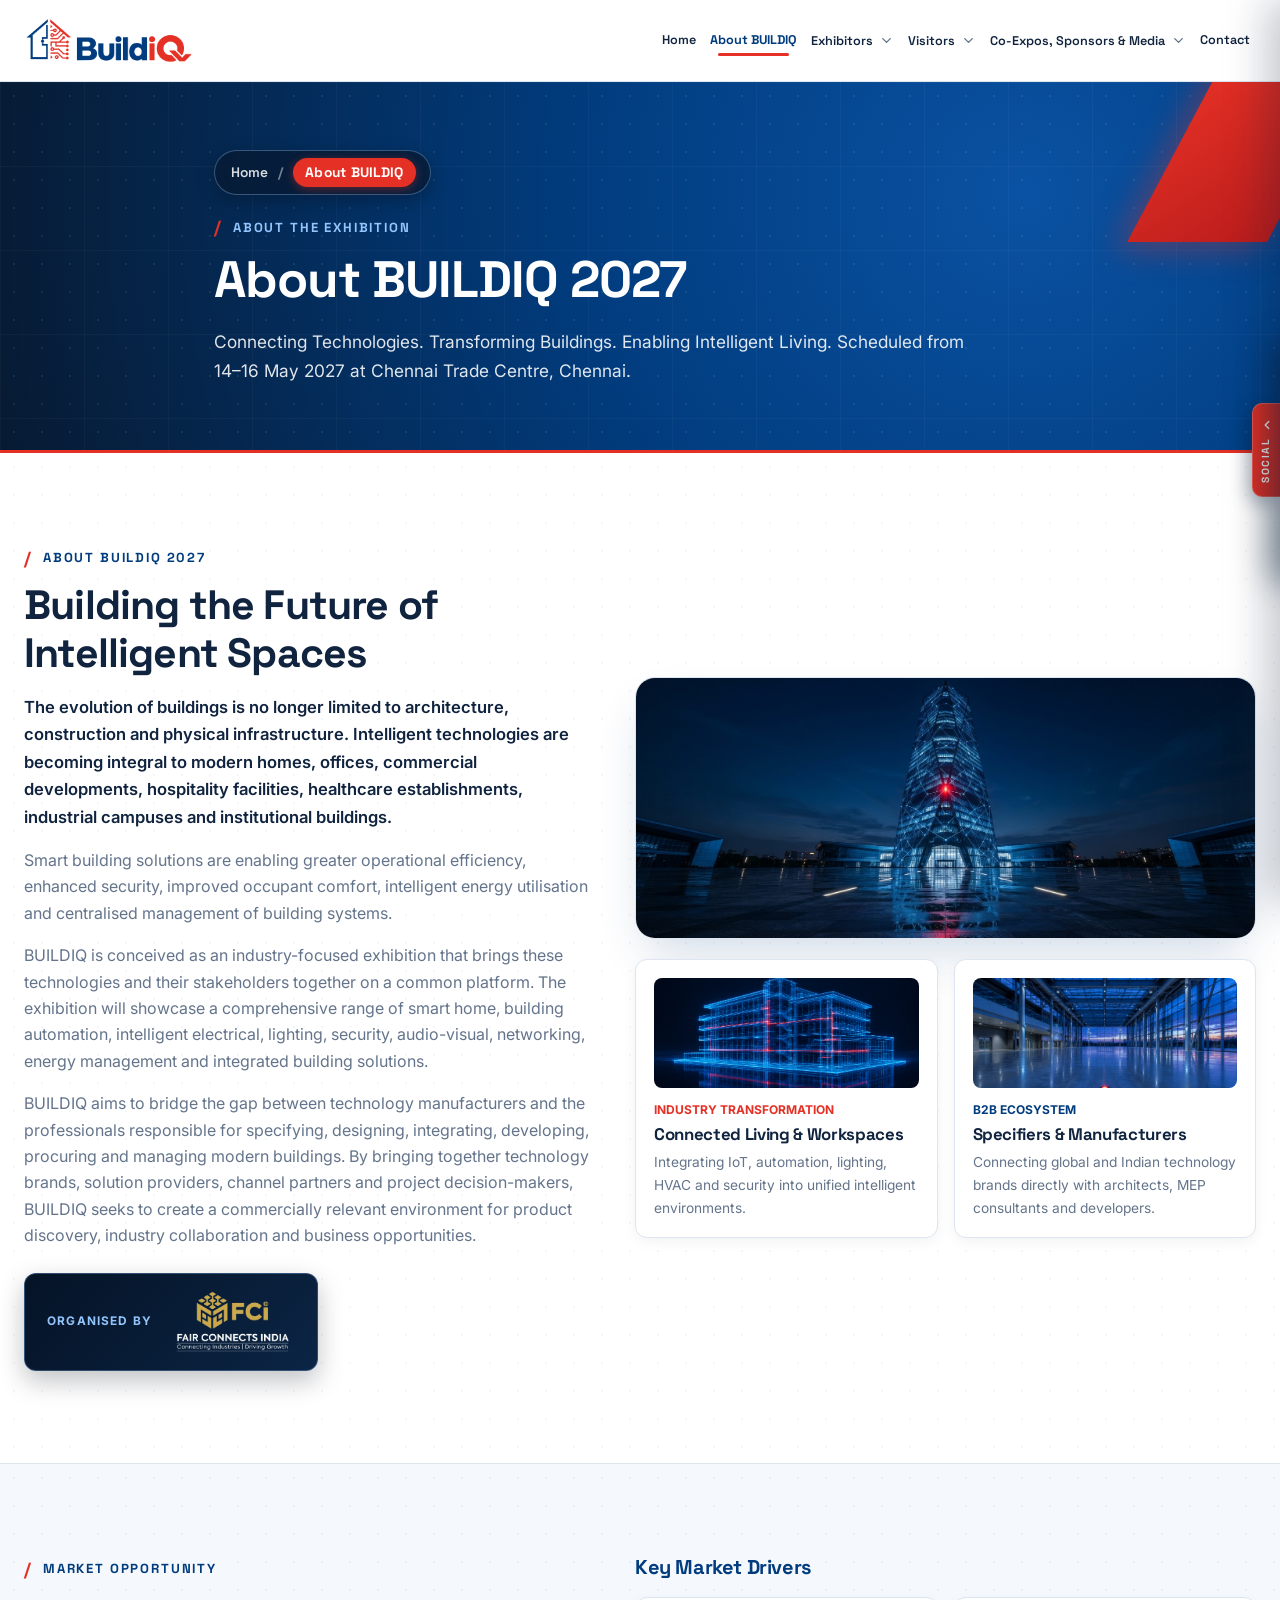
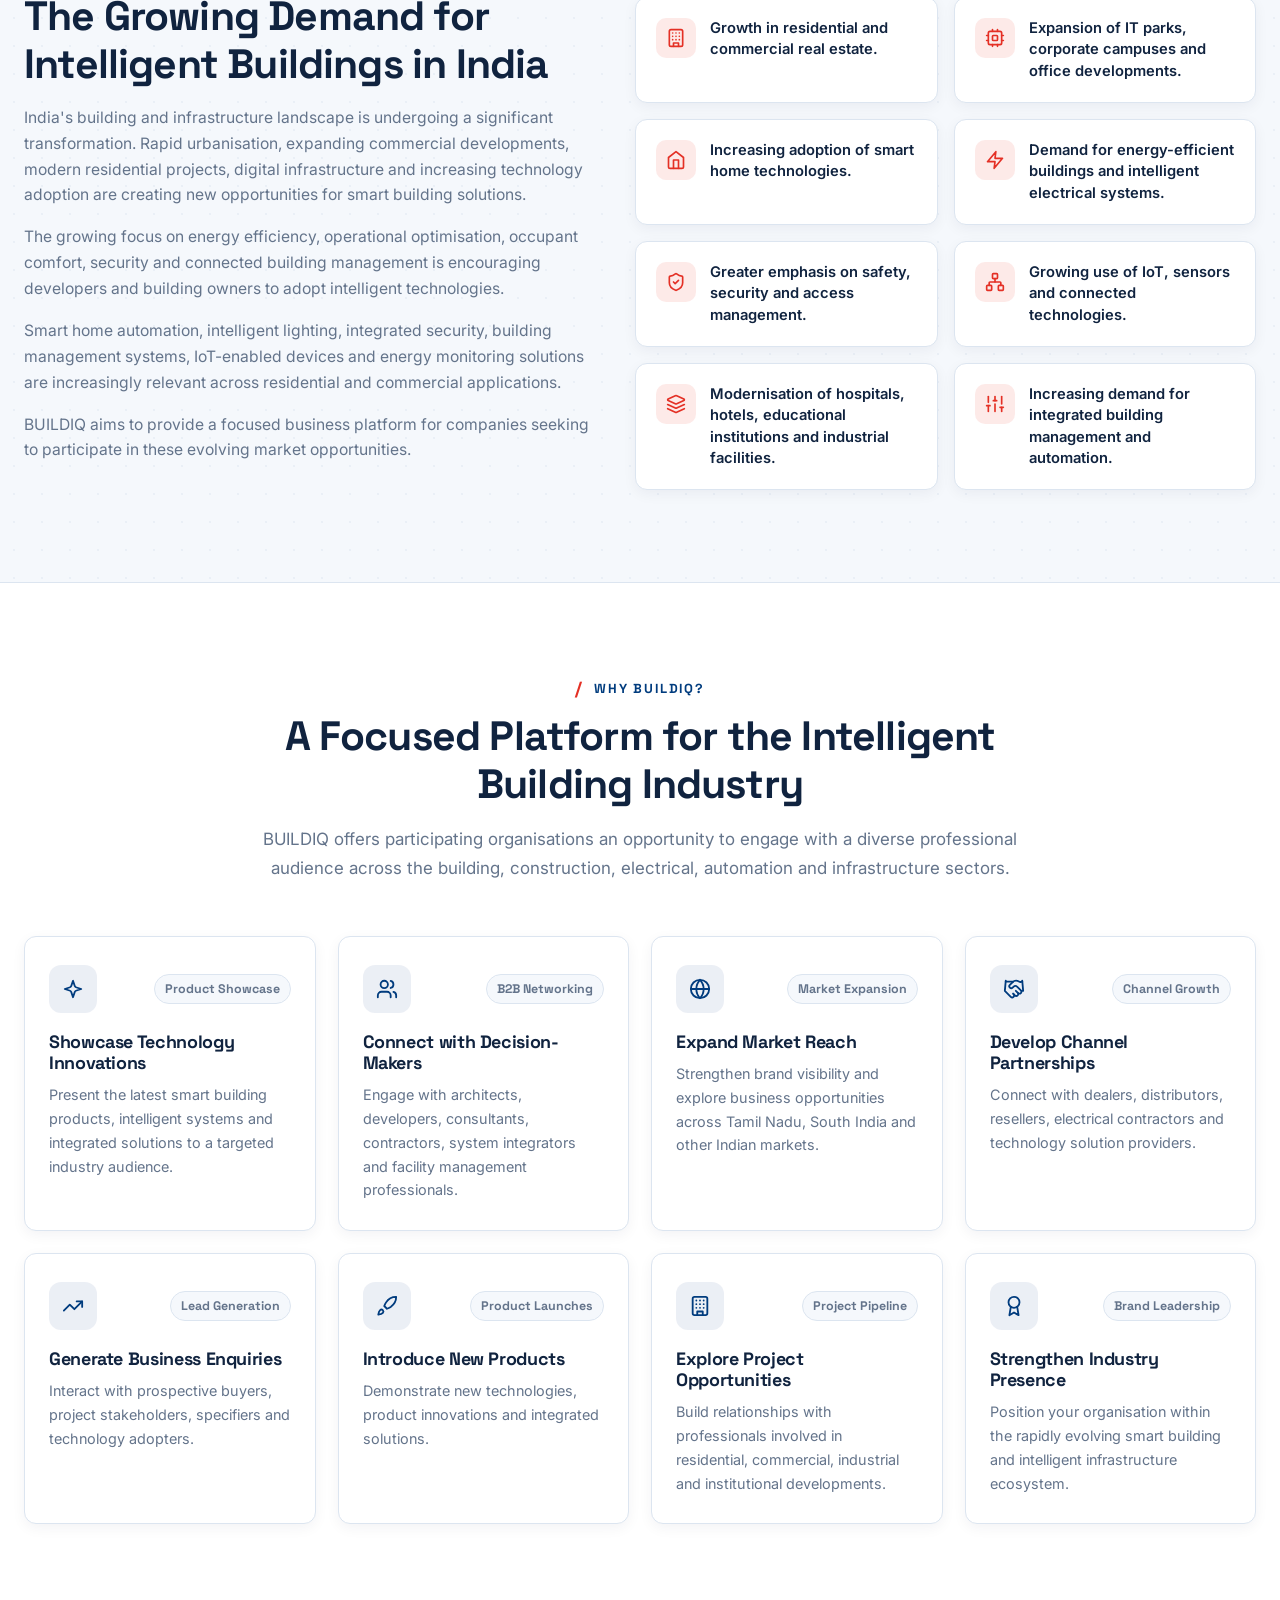
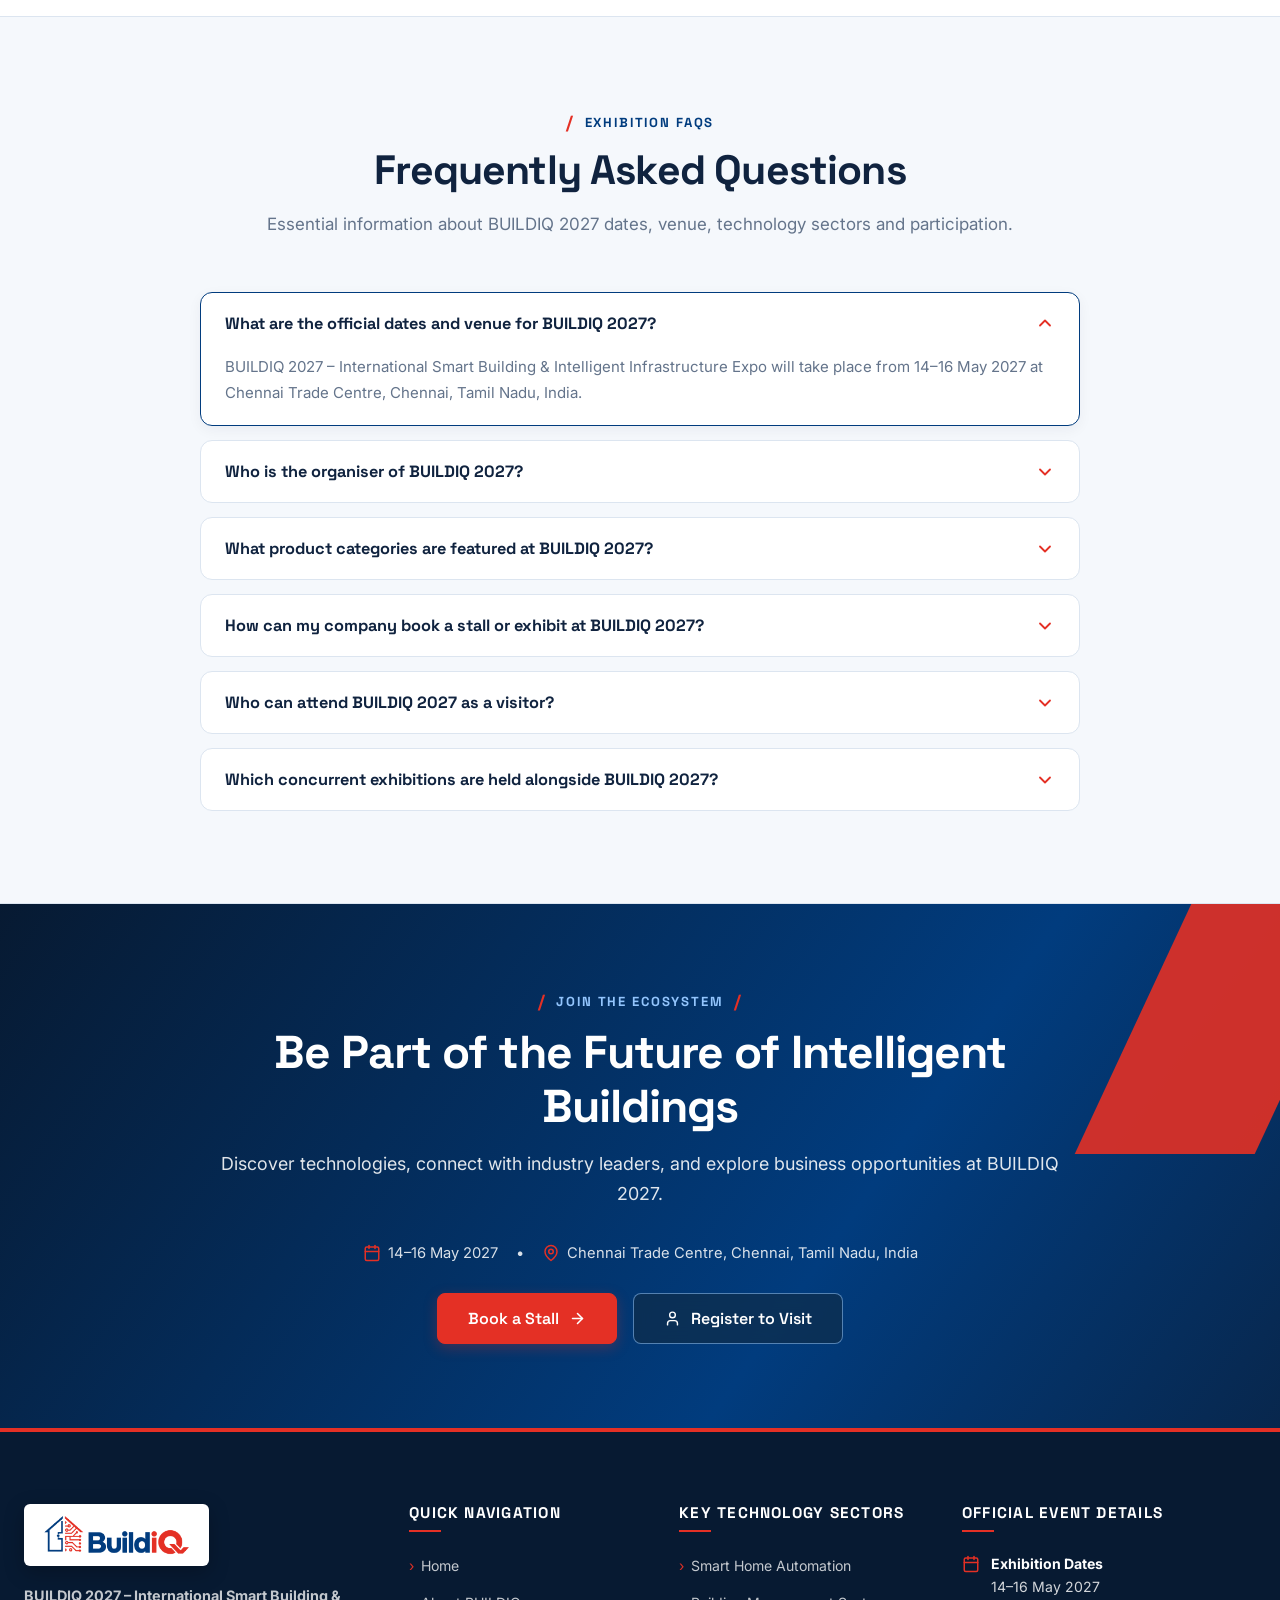
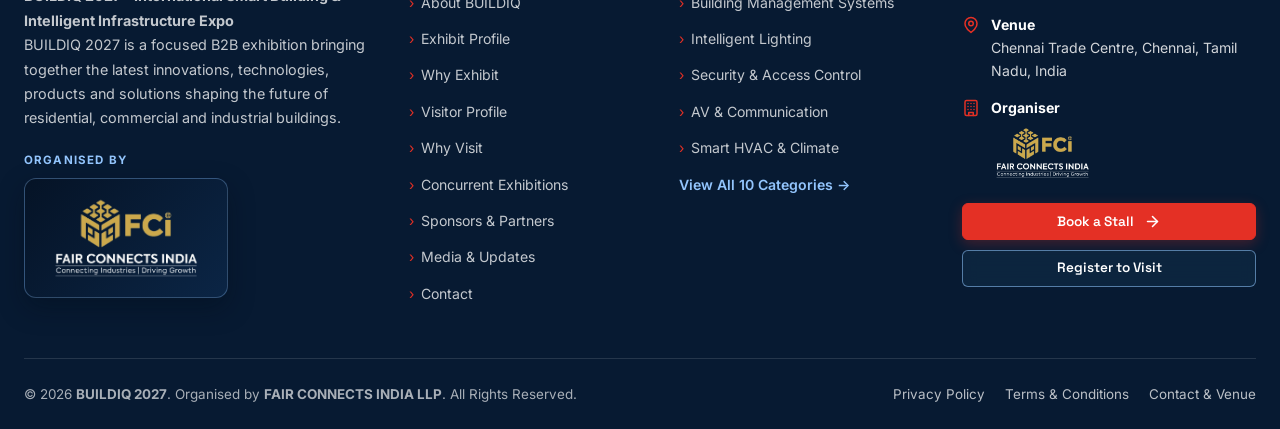
==== about.html @ c3e00ccd "Initial commit" ====
<!DOCTYPE html>
<html lang="en">
<head>
  <meta charset="UTF-8" />
  <meta name="viewport" content="width=device-width, initial-scale=1.0" />
  <title>About BUILDIQ 2027 – Building the Future of Intelligent Spaces | Chennai</title>
  <meta
    name="description"
    content="Learn about BUILDIQ 2027 (14–16 May 2027, Chennai Trade Centre), organised by FAIR CONNECTS INDIA LLP. Discover India's B2B platform for smart buildings, IoT and intelligent infrastructure."
  />
  <link rel="icon" type="image/png" href="assets/images/buildiq-logo.png" />
  <link rel="preconnect" href="https://fonts.googleapis.com" />
  <link rel="preconnect" href="https://fonts.gstatic.com" crossorigin />
  <link
    href="https://fonts.googleapis.com/css2?family=Inter:wght@400;500;600;700&family=Plus+Jakarta+Sans:wght@500;600;700;800&family=Space+Grotesk:wght@500;600;700;800&display=swap"
    rel="stylesheet"
  />
  <link rel="stylesheet" href="assets/css/styles.css" />
</head>
<body>
  <!-- Common Sticky Header (Loaded dynamically via components.js) -->
  <div id="site-header"></div>

  <main id="main-content">
    <!-- Page Hero Banner -->
    <section class="page-hero circuit-bg-dark">
      <div class="hero-corner-top-right"></div>
      <div class="container page-hero-inner">
        <nav class="breadcrumb" aria-label="Breadcrumb">
          <a href="index.html">Home</a>
          <span class="sep">/</span>
          <span class="current" aria-current="page">About BUILDIQ</span>
        </nav>
        <div class="eyebrow">
          <span class="slash">/</span>
          <span>ABOUT THE EXHIBITION</span>
        </div>
        <h1>About BUILDIQ 2027</h1>
        <p>
          Connecting Technologies. Transforming Buildings. Enabling Intelligent Living. Scheduled from 14–16 May 2027 at Chennai Trade Centre, Chennai.
        </p>
      </div>
    </section>

    <!-- Building the Future of Intelligent Spaces -->
    <section class="section section-white circuit-bg">
      <div class="container">
        <div class="market-split" style="align-items:center;">
          <div>
            <div class="eyebrow">
              <span class="slash">/</span>
              <span>ABOUT BUILDIQ 2027</span>
            </div>
            <h2 class="section-title">Building the Future of Intelligent Spaces</h2>
            <p style="color:var(--color-text); font-weight:600; font-size:1.04rem; margin-bottom:16px;">
              The evolution of buildings is no longer limited to architecture, construction and physical infrastructure. Intelligent technologies are becoming integral to modern homes, offices, commercial developments, hospitality facilities, healthcare establishments, industrial campuses and institutional buildings.
            </p>
            <p style="color:var(--color-muted); margin-bottom:16px;">
              Smart building solutions are enabling greater operational efficiency, enhanced security, improved occupant comfort, intelligent energy utilisation and centralised management of building systems.
            </p>
            <p style="color:var(--color-muted); margin-bottom:16px;">
              BUILDIQ is conceived as an industry-focused exhibition that brings these technologies and their stakeholders together on a common platform. The exhibition will showcase a comprehensive range of smart home, building automation, intelligent electrical, lighting, security, audio-visual, networking, energy management and integrated building solutions.
            </p>
            <p style="color:var(--color-muted); margin-bottom:24px;">
              BUILDIQ aims to bridge the gap between technology manufacturers and the professionals responsible for specifying, designing, integrating, developing, procuring and managing modern buildings. By bringing together technology brands, solution providers, channel partners and project decision-makers, BUILDIQ seeks to create a commercially relevant environment for product discovery, industry collaboration and business opportunities.
            </p>
            <div style="display:inline-flex; align-items:center; gap:18px; background:linear-gradient(135deg, #051326 0%, #0B2545 100%); border:1px solid rgba(147, 197, 253, 0.3); padding:14px 22px; border-radius:var(--radius-md); box-shadow:0 10px 26px rgba(4, 12, 24, 0.25);">
              <span style="font-size:0.74rem; font-weight:700; text-transform:uppercase; letter-spacing:0.1em; color:#93C5FD;">Organised By</span>
              <img src="assets/images/logos/fairconnects-logo.png" alt="FAIR CONNECTS INDIA LLP" style="height:68px; width:auto; object-fit:contain; display:block;" />
            </div>
          </div>

          <div>
            <div style="border-radius:var(--radius-lg); overflow:hidden; box-shadow:var(--shadow-card-hover); border:1px solid var(--color-border); margin-bottom:20px;">
              <img src="assets/images/smart-building-tower.jpg" alt="BUILDIQ 2027 Intelligent Building Architecture" style="width:100%; height:260px; object-fit:cover;" />
            </div>

            <div class="form-grid" style="gap:16px;">
              <div class="benefit-card" style="padding:18px;">
                <div style="height:110px; border-radius:8px; overflow:hidden; margin-bottom:12px;">
                  <img src="assets/images/smart-building-software.png" alt="3D Digital Twin &amp; Building Automation" style="width:100%; height:100%; object-fit:cover;" />
                </div>
                <span style="font-size:0.75rem; font-weight:700; color:var(--color-secondary); text-transform:uppercase;">Industry Transformation</span>
                <h3 style="font-size:1.05rem; margin:6px 0;">Connected Living &amp; Workspaces</h3>
                <p style="font-size:0.86rem;">Integrating IoT, automation, lighting, HVAC and security into unified intelligent environments.</p>
              </div>
              <div class="benefit-card" style="padding:18px;">
                <div style="height:110px; border-radius:8px; overflow:hidden; margin-bottom:12px;">
                  <img src="assets/images/chennai-trade-centre-hall.png" alt="BUILDIQ B2B Exhibition Floor" style="width:100%; height:100%; object-fit:cover;" />
                </div>
                <span style="font-size:0.75rem; font-weight:700; color:var(--color-primary); text-transform:uppercase;">B2B Ecosystem</span>
                <h3 style="font-size:1.05rem; margin:6px 0;">Specifiers &amp; Manufacturers</h3>
                <p style="font-size:0.86rem;">Connecting global and Indian technology brands directly with architects, MEP consultants and developers.</p>
              </div>
            </div>
          </div>
        </div>
      </div>
    </section>

    <!-- Market Opportunity Section (8 Market Drivers from JSON) -->
    <section class="section section-light circuit-bg">
      <div class="container">
        <div class="market-split">
          <div>
            <div class="eyebrow">
              <span class="slash">/</span>
              <span>MARKET OPPORTUNITY</span>
            </div>
            <h2 class="section-title">The Growing Demand for Intelligent Buildings in India</h2>
            <p style="color:var(--color-muted); margin-bottom:16px; font-size:0.98rem;">
              India's building and infrastructure landscape is undergoing a significant transformation. Rapid urbanisation, expanding commercial developments, modern residential projects, digital infrastructure and increasing technology adoption are creating new opportunities for smart building solutions.
            </p>
            <p style="color:var(--color-muted); margin-bottom:16px; font-size:0.98rem;">
              The growing focus on energy efficiency, operational optimisation, occupant comfort, security and connected building management is encouraging developers and building owners to adopt intelligent technologies.
            </p>
            <p style="color:var(--color-muted); margin-bottom:16px; font-size:0.98rem;">
              Smart home automation, intelligent lighting, integrated security, building management systems, IoT-enabled devices and energy monitoring solutions are increasingly relevant across residential and commercial applications.
            </p>
            <p style="color:var(--color-muted); margin-bottom:16px; font-size:0.98rem;">
              BUILDIQ aims to provide a focused business platform for companies seeking to participate in these evolving market opportunities.
            </p>
          </div>

          <div>
            <h3 style="font-size:1.25rem; margin-bottom:18px; color:var(--color-primary);">
              Key Market Drivers
            </h3>
            <!-- Dynamic 8 Market Driver Cards -->
            <div class="market-drivers-grid" id="market-drivers-grid"></div>
          </div>
        </div>
      </div>
    </section>

    <!-- Why BUILDIQ Section (8 Benefit Cards from JSON) -->
    <section class="section section-white">
      <div class="container">
        <div class="section-heading center">
          <div class="eyebrow">
            <span class="slash">/</span>
            <span>WHY BUILDIQ?</span>
          </div>
          <h2 class="section-title">A Focused Platform for the Intelligent Building Industry</h2>
          <p class="section-subtitle">
            BUILDIQ offers participating organisations an opportunity to engage with a diverse professional audience across the building, construction, electrical, automation and infrastructure sectors.
          </p>
        </div>

        <!-- Dynamic 8 Benefit Cards -->
        <div class="benefits-grid" id="why-buildiq-grid"></div>
      </div>
    </section>

    <!-- Frequently Asked Questions (6 FAQ Items from JSON) -->
    <section class="section section-light">
      <div class="container">
        <div class="section-heading center">
          <div class="eyebrow"><span class="slash">/</span><span>EXHIBITION FAQS</span></div>
          <h2 class="section-title">Frequently Asked Questions</h2>
          <p class="section-subtitle">Essential information about BUILDIQ 2027 dates, venue, technology sectors and participation.</p>
        </div>
        <!-- Dynamic FAQ Accordion List -->
        <div class="faq-list" id="faq-accordion-list"></div>
      </div>
    </section>

    <!-- Final CTA Banner -->
    <section class="final-cta-section circuit-bg-dark">
      <div class="final-cta-ribbon"></div>
      <div class="container">
        <div class="final-cta-box">
          <div class="eyebrow" style="justify-content:center; color:#93C5FD;">
            <span class="slash">/</span>
            <span>JOIN THE ECOSYSTEM</span>
            <span class="slash">/</span>
          </div>
          <h2>Be Part of the Future of Intelligent Buildings</h2>
          <p>Discover technologies, connect with industry leaders, and explore business opportunities at BUILDIQ 2027.</p>
          <div style="display:inline-flex; flex-wrap:wrap; justify-content:center; gap:18px; margin-bottom:28px; font-size:0.92rem; color:rgba(255,255,255,0.85);">
            <span style="display:inline-flex; align-items:center; gap:7px;">
              <span style="color:var(--color-secondary); display:flex;">
                <svg width="18" height="18" viewBox="0 0 24 24" fill="none" stroke="currentColor" stroke-width="2" stroke-linecap="round" stroke-linejoin="round"><rect width="18" height="18" x="3" y="4" rx="2" ry="2"/><line x1="16" x2="16" y1="2" y2="6"/><line x1="8" x2="8" y1="2" y2="6"/><line x1="3" x2="21" y1="10" y2="10"/></svg>
              </span>
              14–16 May 2027
            </span>
            <span>•</span>
            <span style="display:inline-flex; align-items:center; gap:7px;">
              <span style="color:var(--color-secondary); display:flex;">
                <svg width="18" height="18" viewBox="0 0 24 24" fill="none" stroke="currentColor" stroke-width="2" stroke-linecap="round" stroke-linejoin="round"><path d="M20 10c0 6-8 12-8 12s-8-6-8-12a8 8 0 0 1 16 0Z"/><circle cx="12" cy="10" r="3"/></svg>
              </span>
              Chennai Trade Centre, Chennai, Tamil Nadu, India
            </span>
          </div>
          <div class="final-cta-actions">
            <a href="contact.html?form=exhibitor-enquiry" class="btn btn-primary btn-lg">
              <span>Book a Stall</span>
              <svg class="arrow-icon" width="18" height="18" viewBox="0 0 24 24" fill="none" stroke="currentColor" stroke-width="2.2" stroke-linecap="round" stroke-linejoin="round"><path d="M5 12h14"/><path d="m12 5 7 7-7 7"/></svg>
            </a>
            <a href="contact.html?form=visitor-registration" class="btn btn-glass btn-lg">
              <svg width="18" height="18" viewBox="0 0 24 24" fill="none" stroke="currentColor" stroke-width="2" stroke-linecap="round" stroke-linejoin="round"><path d="M19 21v-2a4 4 0 0 0-4-4H9a4 4 0 0 0-4 4v2"/><circle cx="12" cy="7" r="4"/></svg>
              <span>Register to Visit</span>
            </a>
          </div>
        </div>
      </div>
    </section>
  </main>

  <!-- Common Footer + Floating Social Sidebar (Loaded dynamically via components.js) -->
  <div id="site-footer"></div>

  <script src="assets/js/data.js"></script>
  <script src="assets/js/components.js"></script>
  <script src="assets/js/forms.js"></script>
  <script src="assets/js/main.js"></script>
</body>
</html>
---- assets/css/styles.css ----
/* ==========================================================================
   BUILDIQ 2027 – OFFICIAL DESIGN SYSTEM & GLOBAL STYLES
   International Smart Building & Intelligent Infrastructure Expo
   14–16 May 2027 | Chennai Trade Centre | FAIR CONNECTS INDIA LLP
   ========================================================================== */

:root {
  /* Official Brand Colours (Section 2 & 16) */
  --color-primary: #013C7E;       /* Primary Royal Blue */
  --color-primary-light: #0A52A3; /* Elevated Royal Blue */
  --color-secondary: #E43025;     /* Technology Red */
  --color-secondary-hover: #C82319;
  --color-dark: #071A32;          /* Deep Navy */
  --color-navy: #102B46;          /* Secondary Navy */
  --color-light: #F5F8FC;         /* Light Background */
  --color-white: #FFFFFF;         /* White */
  --color-text: #10233F;          /* Primary Text */
  --color-muted: #64748B;         /* Secondary Text */
  --color-border: #DCE5F0;        /* Border */

  /* Typography */
  --font-heading: 'Space Grotesk', 'Plus Jakarta Sans', -apple-system, BlinkMacSystemFont, sans-serif;
  --font-body: 'Inter', -apple-system, BlinkMacSystemFont, sans-serif;

  /* Radii & Layout Tokens */
  --radius-sm: 6px;
  --radius-md: 12px;
  --radius-lg: 20px;
  --radius-pill: 9999px;
  --container-max: 1340px;
  --header-height: 82px;

  /* Shadows & Transitions */
  --shadow-sm: 0 4px 14px rgba(7, 26, 50, 0.05);
  --shadow-card: 0 12px 32px -8px rgba(7, 26, 50, 0.08);
  --shadow-card-hover: 0 22px 48px -12px rgba(1, 60, 126, 0.2);
  --shadow-red: 0 10px 26px -4px rgba(228, 48, 37, 0.42);
  --shadow-blue: 0 12px 30px -6px rgba(1, 60, 126, 0.38);
  --transition-fast: 0.2s cubic-bezier(0.16, 1, 0.3, 1);
  --transition-smooth: 0.35s cubic-bezier(0.16, 1, 0.3, 1);
}

/* Reset & Base */
*, *::before, *::after {
  box-sizing: border-box;
  margin: 0;
  padding: 0;
}

html {
  scroll-behavior: smooth;
  font-size: 16px;
  -webkit-text-size-adjust: 100%;
}

body {
  font-family: var(--font-body);
  color: var(--color-text);
  background-color: var(--color-white);
  line-height: 1.65;
  overflow-x: hidden;
  -webkit-font-smoothing: antialiased;
}

img, svg {
  max-width: 100%;
  display: block;
}

a {
  color: inherit;
  text-decoration: none;
  transition: color var(--transition-fast);
}

button, input, select, textarea {
  font-family: inherit;
  font-size: inherit;
}

ul, ol {
  list-style: none;
}

/* Focus Accessibility */
:focus-visible {
  outline: 2px solid var(--color-secondary);
  outline-offset: 3px;
}

/* Skip Link */
.skip-link {
  position: absolute;
  top: -100px;
  left: 16px;
  background: var(--color-secondary);
  color: var(--color-white);
  padding: 10px 18px;
  border-radius: var(--radius-sm);
  z-index: 9999;
  font-weight: 600;
}
.skip-link:focus {
  top: 12px;
}

/* Typography Hierarchy */
h1, h2, h3, h4, h5, h6 {
  font-family: var(--font-heading);
  color: var(--color-text);
  line-height: 1.18;
  letter-spacing: -0.02em;
  font-weight: 700;
}

/* Layout Containers */
.container {
  width: 100%;
  max-width: var(--container-max);
  margin: 0 auto;
  padding: 0 24px;
}

.section {
  padding: 92px 0;
  position: relative;
}

.section-sm {
  padding: 64px 0;
}

.section-white {
  background-color: var(--color-white);
}

.section-light {
  background-color: var(--color-light);
  border-top: 1px solid var(--color-border);
  border-bottom: 1px solid var(--color-border);
}

.section-dark {
  background-color: var(--color-dark);
  background-image: linear-gradient(135deg, var(--color-dark) 0%, var(--color-navy) 55%, var(--color-primary) 100%);
  color: var(--color-white);
  position: relative;
  overflow: hidden;
}

.section-dark h2,
.section-dark h3,
.section-dark h4,
.section-dark .section-title {
  color: var(--color-white);
}

/* Subtle Architectural Pattern Overlays */
.circuit-bg {
  background-image: radial-gradient(rgba(1, 60, 126, 0.045) 1px, transparent 1px);
  background-size: 28px 28px;
}

.circuit-bg-dark {
  background-color: var(--color-dark);
  background-image:
    radial-gradient(rgba(255, 255, 255, 0.08) 1px, transparent 1px),
    linear-gradient(to right, rgba(255, 255, 255, 0.035) 1px, transparent 1px),
    linear-gradient(to bottom, rgba(255, 255, 255, 0.035) 1px, transparent 1px),
    linear-gradient(135deg, var(--color-dark) 0%, var(--color-navy) 55%, var(--color-primary) 100%);
  background-size: 28px 28px, 84px 84px, 84px 84px, 100% 100%;
}

/* Section Headings (Genixa + Mockup Red Slash Style) */
.section-heading {
  margin-bottom: 52px;
}

.section-heading.center {
  text-align: center;
  max-width: 820px;
  margin-left: auto;
  margin-right: auto;
}

.eyebrow {
  display: inline-flex;
  align-items: center;
  gap: 10px;
  font-family: var(--font-heading);
  font-size: 0.82rem;
  font-weight: 700;
  text-transform: uppercase;
  letter-spacing: 0.14em;
  color: var(--color-primary);
  margin-bottom: 12px;
}

.section-dark .eyebrow {
  color: #93C5FD;
}

.eyebrow .slash {
  color: var(--color-secondary);
  font-weight: 800;
  font-size: 1.1rem;
  line-height: 1;
}

.eyebrow .line {
  display: inline-block;
  width: 36px;
  height: 2px;
  background-color: var(--color-secondary);
}

.section-title {
  font-size: clamp(1.85rem, 3.2vw, 2.75rem);
  font-weight: 800;
  color: var(--color-text);
  margin-bottom: 16px;
}

.section-title .text-red {
  color: var(--color-secondary);
}

.section-title .text-blue {
  color: var(--color-primary);
}

.section-subtitle {
  font-size: 1.06rem;
  color: var(--color-muted);
  line-height: 1.75;
}

.section-dark .section-subtitle {
  color: rgba(255, 255, 255, 0.8);
}

/* ==========================================================================
   BUTTONS (Reusable Component System)
   ========================================================================== */
.btn {
  display: inline-flex;
  align-items: center;
  justify-content: center;
  gap: 10px;
  font-family: var(--font-heading);
  font-weight: 600;
  font-size: 0.94rem;
  padding: 12px 24px;
  border-radius: var(--radius-sm);
  border: 1.5px solid transparent;
  cursor: pointer;
  transition: all var(--transition-fast);
  white-space: nowrap;
  text-decoration: none;
  line-height: 1.2;
}

.btn svg {
  width: 17px;
  height: 17px;
  transition: transform var(--transition-fast);
}

.btn:hover svg.arrow-icon {
  transform: translateX(4px);
}

.btn-primary {
  background-color: var(--color-secondary);
  color: var(--color-white);
  border-color: var(--color-secondary);
  box-shadow: 0 4px 14px rgba(228, 48, 37, 0.28);
}

.btn-primary:hover {
  background-color: var(--color-secondary-hover);
  border-color: var(--color-secondary-hover);
  box-shadow: var(--shadow-red);
  transform: translateY(-2px);
}

.btn-secondary {
  background-color: var(--color-white);
  color: var(--color-primary);
  border-color: var(--color-primary);
}

.btn-secondary:hover {
  background-color: var(--color-primary);
  color: var(--color-white);
  box-shadow: var(--shadow-blue);
  transform: translateY(-2px);
}

.btn-outline-red {
  background-color: var(--color-white);
  color: var(--color-text);
  border-color: rgba(228, 48, 37, 0.65);
}

.btn-outline-red svg {
  color: var(--color-secondary);
}

.btn-outline-red:hover {
  background-color: var(--color-secondary);
  color: var(--color-white);
  border-color: var(--color-secondary);
  transform: translateY(-2px);
}

.btn-outline-red:hover svg {
  color: var(--color-white);
}

.btn-glass {
  background: rgba(16, 43, 70, 0.65);
  color: var(--color-white);
  border: 1.5px solid rgba(147, 197, 253, 0.55);
  backdrop-filter: blur(8px);
}

.btn-glass:hover {
  background: var(--color-white);
  color: var(--color-dark);
  border-color: var(--color-white);
  transform: translateY(-2px);
}

.btn-lg {
  padding: 15px 30px;
  font-size: 1rem;
  border-radius: 8px;
}

.btn-sm {
  padding: 9px 18px;
  font-size: 0.85rem;
}

/* ==========================================================================
   COMMON HEADER (Sticky on Scroll + Exclusive Dropdown Control)
   ========================================================================== */
#site-header {
  position: sticky;
  top: 0;
  z-index: 1000;
  width: 100%;
}

.site-header {
  position: sticky;
  top: 0;
  left: 0;
  width: 100%;
  height: var(--header-height);
  background-color: var(--color-white);
  border-bottom: 1px solid var(--color-border);
  z-index: 1000;
  transition: box-shadow var(--transition-fast), background-color var(--transition-fast);
}

.site-header.scrolled {
  box-shadow: 0 8px 30px rgba(7, 26, 50, 0.12);
  background-color: rgba(255, 255, 255, 0.98);
  backdrop-filter: blur(10px);
}

.header-inner {
  max-width: var(--container-max);
  height: 100%;
  margin: 0 auto;
  padding: 0 24px;
  display: flex;
  align-items: center;
  justify-content: space-between;
  gap: 24px;
}

.header-brand {
  display: flex;
  align-items: center;
  flex-shrink: 0;
}

.header-logo {
  height: 48px;
  width: auto;
  object-fit: contain;
}

.header-nav {
  display: flex;
  align-items: center;
  gap: 10px;
  margin-left: auto;
}

.nav-item {
  position: relative;
  display: flex;
  align-items: center;
}

.nav-link {
  position: relative;
  font-family: var(--font-heading);
  font-size: 0.94rem;
  font-weight: 600;
  color: var(--color-text);
  padding: 10px 14px;
  white-space: nowrap;
  display: inline-flex;
  align-items: center;
  gap: 6px;
  border-radius: var(--radius-sm);
  transition: color var(--transition-fast), background-color var(--transition-fast);
  background: none;
  border: none;
  cursor: pointer;
}

.nav-link svg.chevron-icon {
  width: 15px;
  height: 15px;
  color: var(--color-muted);
  transition: transform var(--transition-fast), color var(--transition-fast);
}

.nav-item:hover .nav-link,
.nav-item.open .nav-link,
.nav-link:hover {
  color: var(--color-primary);
  background-color: var(--color-light);
}

.nav-item.open .nav-link svg.chevron-icon {
  transform: rotate(180deg);
  color: var(--color-secondary);
}

.nav-link::after {
  content: '';
  position: absolute;
  bottom: 3px;
  left: 14px;
  right: 14px;
  height: 2.5px;
  background-color: var(--color-secondary);
  transform: scaleX(0);
  transform-origin: left center;
  transition: transform var(--transition-fast);
  border-radius: 2px;
}

.nav-link.active::after {
  transform: scaleX(1);
}

.nav-link.active {
  color: var(--color-primary);
  font-weight: 700;
}

/* Navbar Dropdown Menu (Strictly Exclusive via .nav-item.open + Hover Bridge) */
.nav-dropdown-menu {
  position: absolute;
  top: 100%;
  left: 0;
  min-width: 280px;
  background: var(--color-white);
  border: 1px solid var(--color-border);
  border-top: 3px solid var(--color-secondary);
  border-radius: var(--radius-md);
  box-shadow: 0 18px 40px rgba(7, 26, 50, 0.16);
  padding: 10px;
  margin-top: 6px;
  opacity: 0;
  visibility: hidden;
  pointer-events: none;
  transform: translateY(6px);
  transition: opacity var(--transition-fast), transform var(--transition-fast), visibility var(--transition-fast);
  z-index: 1050;
}

/* Invisible hover bridge so moving the cursor from button to dropdown never closes it */
.nav-dropdown-menu::before {
  content: '';
  position: absolute;
  top: -14px;
  left: 0;
  right: 0;
  height: 14px;
  background: transparent;
}

/* Right-aligned dropdown when near the right viewport edge */
.nav-dropdown-menu.align-right {
  left: auto;
  right: 0;
}

.nav-item.open .nav-dropdown-menu {
  opacity: 1;
  visibility: visible;
  pointer-events: auto;
  transform: translateY(0);
}

.nav-dropdown-item {
  display: flex;
  flex-direction: column;
  padding: 10px 14px;
  border-radius: var(--radius-sm);
  transition: all var(--transition-fast);
}

.nav-dropdown-item:hover,
.nav-dropdown-item.active {
  background: var(--color-light);
}

.nav-dropdown-item strong {
  font-family: var(--font-heading);
  font-size: 0.9rem;
  font-weight: 700;
  color: var(--color-text);
  display: flex;
  align-items: center;
  justify-content: space-between;
}

.nav-dropdown-item:hover strong,
.nav-dropdown-item.active strong {
  color: var(--color-primary);
}

.nav-dropdown-item span {
  font-size: 0.76rem;
  color: var(--color-muted);
  margin-top: 2px;
}

.mobile-menu-toggle {
  display: none;
  align-items: center;
  justify-content: center;
  width: 44px;
  height: 44px;
  border: 1px solid var(--color-border);
  border-radius: var(--radius-sm);
  background: var(--color-white);
  color: var(--color-text);
  cursor: pointer;
}

/* Mobile Slide-out Menu */
.mobile-drawer-backdrop {
  position: fixed;
  inset: 0;
  background: rgba(7, 26, 50, 0.65);
  backdrop-filter: blur(4px);
  z-index: 1090;
  opacity: 0;
  visibility: hidden;
  transition: all var(--transition-smooth);
}

.mobile-drawer-backdrop.open {
  opacity: 1;
  visibility: visible;
}

.mobile-drawer {
  position: fixed;
  top: 0;
  right: 0;
  width: min(360px, 88vw);
  height: 100vh;
  background: var(--color-white);
  z-index: 1100;
  transform: translateX(100%);
  transition: transform var(--transition-smooth);
  display: flex;
  flex-direction: column;
  box-shadow: -12px 0 40px rgba(7, 26, 50, 0.25);
}

.mobile-drawer.open {
  transform: translateX(0);
}

.mobile-drawer-header {
  display: flex;
  align-items: center;
  justify-content: space-between;
  padding: 18px 22px;
  border-bottom: 1px solid var(--color-border);
}

.mobile-drawer-header img {
  height: 38px;
  width: auto;
}

.mobile-drawer-close {
  width: 38px;
  height: 38px;
  border-radius: var(--radius-sm);
  border: 1px solid var(--color-border);
  background: var(--color-light);
  color: var(--color-text);
  display: flex;
  align-items: center;
  justify-content: center;
  cursor: pointer;
}

.mobile-drawer-body {
  flex: 1;
  overflow-y: auto;
  padding: 16px 22px;
}

.mobile-nav-list {
  display: flex;
  flex-direction: column;
  gap: 4px;
}

.mobile-nav-link {
  display: flex;
  align-items: center;
  justify-content: space-between;
  gap: 12px;
  padding: 13px 16px;
  border-radius: var(--radius-sm);
  font-weight: 600;
  font-size: 0.96rem;
  color: var(--color-text);
  border-left: 3px solid transparent;
  transition: all var(--transition-fast);
}

.mobile-nav-link svg,
.exhibit-card-arrow svg,
.exhibit-card-link svg {
  width: 18px;
  height: 18px;
  flex-shrink: 0;
}

.mobile-nav-link:hover,
.mobile-nav-link.active {
  background: var(--color-light);
  color: var(--color-primary);
  border-left-color: var(--color-secondary);
}

.mobile-drawer-footer {
  padding: 18px 22px;
  border-top: 1px solid var(--color-border);
  background: var(--color-light);
  display: flex;
  flex-direction: column;
  gap: 10px;
}

.mobile-drawer-footer .btn {
  width: 100%;
}

/* ==========================================================================
   SECTION 1 – IMMERSIVE HERO + SECTION 2 – TECHNOLOGY ECOSYSTEM STRIP
   (Exact Visual Alignment with Mockup + Futuristic IoT Aesthetic)
   ========================================================================== */
.hero-wrapper {
  position: relative;
  background: radial-gradient(circle at 72% 38%, #0A52A3 0%, var(--color-primary) 36%, var(--color-dark) 88%);
  color: var(--color-white);
  overflow: hidden;
  padding-top: 48px;
  padding-bottom: 0;
}

/* Mockup Red Geometric Corner Ribbons */
.hero-corner-top-right {
  position: absolute;
  top: -20px;
  right: -35px;
  width: 140px;
  height: 180px;
  background: linear-gradient(135deg, var(--color-secondary) 0%, #B91C1C 100%);
  transform: skewX(-28deg);
  z-index: 2;
  box-shadow: -8px 8px 30px rgba(228, 48, 37, 0.35);
  pointer-events: none;
}

.hero-corner-bottom-left {
  position: absolute;
  bottom: 32px;
  left: -32px;
  width: 85px;
  height: 150px;
  background: linear-gradient(180deg, var(--color-secondary) 0%, #B91C1C 100%);
  transform: skewX(-26deg);
  z-index: 2;
  pointer-events: none;
}

/* Ambient Circuit Network Lines */
.hero-circuit-overlay {
  position: absolute;
  inset: 0;
  background-image:
    radial-gradient(rgba(255, 255, 255, 0.1) 1px, transparent 1px),
    linear-gradient(90deg, rgba(255, 255, 255, 0.03) 1px, transparent 1px),
    linear-gradient(0deg, rgba(255, 255, 255, 0.03) 1px, transparent 1px);
  background-size: 32px 32px, 96px 96px, 96px 96px;
  pointer-events: none;
  z-index: 1;
}

.hero-main-grid {
  position: relative;
  z-index: 3;
  display: grid;
  grid-template-columns: 1.05fr 1.15fr;
  align-items: center;
  gap: 36px;
  padding-bottom: 42px;
}

.hero-content {
  padding-right: 12px;
}

.hero-eyebrow {
  display: flex;
  align-items: flex-start;
  gap: 12px;
  font-family: var(--font-heading);
  font-size: 0.85rem;
  font-weight: 700;
  letter-spacing: 0.16em;
  text-transform: uppercase;
  color: rgba(255, 255, 255, 0.92);
  margin-bottom: 14px;
  line-height: 1.45;
}

.hero-eyebrow-slash {
  color: var(--color-secondary);
  font-size: 1.65rem;
  font-weight: 800;
  line-height: 1;
  margin-top: -2px;
}

.hero-title {
  font-family: var(--font-heading);
  font-size: clamp(2.8rem, 5.4vw, 4.4rem);
  font-weight: 800;
  color: var(--color-white);
  letter-spacing: -0.025em;
  line-height: 1.05;
  margin-bottom: 16px;
}

.hero-title .year-highlight {
  color: var(--color-secondary);
}

.hero-tagline {
  font-size: clamp(1.05rem, 1.5vw, 1.25rem);
  font-weight: 500;
  color: rgba(255, 255, 255, 0.92);
  line-height: 1.5;
  margin-bottom: 24px;
  max-width: 560px;
}

.hero-meta-row {
  display: flex;
  flex-wrap: wrap;
  align-items: center;
  gap: 18px;
  margin-bottom: 30px;
  padding: 12px 0;
  border-top: 1px solid rgba(255, 255, 255, 0.14);
  border-bottom: 1px solid rgba(255, 255, 255, 0.14);
}

.hero-meta-item {
  display: flex;
  align-items: center;
  gap: 10px;
  font-size: 0.95rem;
  font-weight: 600;
  color: var(--color-white);
}

.hero-meta-item svg {
  color: var(--color-secondary);
  width: 20px;
  height: 20px;
  flex-shrink: 0;
}

.hero-meta-divider {
  width: 1px;
  height: 26px;
  background: rgba(255, 255, 255, 0.25);
}

.hero-cta-group {
  display: flex;
  flex-wrap: wrap;
  align-items: center;
  gap: 14px;
}

/* Hero Right Visual: High-Resolution Smart Building Showcase */
.hero-visual-stage {
  position: relative;
}

.hero-building-frame {
  position: relative;
  border-radius: var(--radius-lg);
  overflow: hidden;
  border: 1.5px solid rgba(147, 197, 253, 0.35);
  box-shadow: 0 24px 60px rgba(0, 0, 0, 0.5), 0 0 40px rgba(1, 60, 126, 0.65);
  background: var(--color-dark);
}

.hero-building-img {
  width: 100%;
  height: 410px;
  object-fit: cover;
  object-position: center;
  display: block;
  transition: transform 0.6s ease;
}

.hero-building-frame:hover .hero-building-img {
  transform: scale(1.03);
}

.hero-building-overlay {
  position: absolute;
  inset: 0;
  background: linear-gradient(180deg, rgba(7, 26, 50, 0.1) 0%, rgba(7, 26, 50, 0.05) 55%, rgba(7, 26, 50, 0.88) 100%);
  pointer-events: none;
}

.hero-visual-caption {
  position: absolute;
  bottom: 18px;
  left: 18px;
  right: 18px;
  z-index: 3;
  display: flex;
  align-items: center;
  justify-content: space-between;
  gap: 14px;
  padding: 14px 18px;
  border-radius: var(--radius-md);
  background: rgba(7, 26, 50, 0.82);
  border: 1px solid rgba(147, 197, 253, 0.32);
  backdrop-filter: blur(10px);
}

.hero-visual-caption-left {
  display: flex;
  align-items: center;
  gap: 12px;
}

.hero-pulse-dot {
  width: 10px;
  height: 10px;
  border-radius: 50%;
  background: var(--color-secondary);
  box-shadow: 0 0 0 5px rgba(228, 48, 37, 0.25);
  flex-shrink: 0;
}

.hero-visual-caption strong {
  display: block;
  font-family: var(--font-heading);
  font-size: 0.9rem;
  color: var(--color-white);
}

.hero-visual-caption span {
  font-size: 0.78rem;
  color: rgba(255, 255, 255, 0.78);
}

/* SECTION 2 – TECHNOLOGY ECOSYSTEM STRIP (Chamfered Dark Bar) */
.tech-strip-container {
  position: relative;
  z-index: 5;
  padding-bottom: 26px;
}

.tech-strip-bar {
  background: linear-gradient(90deg, #061529 0%, #0B2342 50%, #061529 100%);
  border: 1.5px solid rgba(147, 197, 253, 0.35);
  border-bottom: 2.5px solid var(--color-secondary);
  border-radius: var(--radius-md);
  box-shadow: 0 16px 38px rgba(4, 12, 24, 0.55);
  display: grid;
  grid-template-columns: repeat(6, 1fr);
  overflow: hidden;
}

.tech-strip-item {
  display: flex;
  align-items: center;
  gap: 12px;
  padding: 18px 18px;
  border-right: 1px solid rgba(255, 255, 255, 0.12);
  color: var(--color-white);
  transition: all var(--transition-fast);
  position: relative;
}

.tech-strip-item:last-child {
  border-right: none;
}

.tech-strip-item::after {
  content: '';
  position: absolute;
  bottom: 0;
  left: 16px;
  right: 16px;
  height: 3px;
  background: var(--color-secondary);
  transform: scaleX(0);
  transition: transform var(--transition-fast);
}

.tech-strip-item:hover {
  background: rgba(1, 60, 126, 0.45);
}

.tech-strip-item:hover::after {
  transform: scaleX(1);
}

.tech-strip-icon {
  width: 38px;
  height: 38px;
  border-radius: 9px;
  background: rgba(255, 255, 255, 0.07);
  border: 1px solid rgba(255, 255, 255, 0.16);
  display: flex;
  align-items: center;
  justify-content: center;
  flex-shrink: 0;
  color: var(--color-white);
  transition: all var(--transition-fast);
}

.tech-strip-item:hover .tech-strip-icon {
  background: var(--color-secondary);
  border-color: var(--color-secondary);
  transform: scale(1.06);
}

.tech-strip-icon svg {
  width: 20px;
  height: 20px;
}

.tech-strip-label {
  font-family: var(--font-heading);
  font-size: 0.85rem;
  font-weight: 600;
  line-height: 1.3;
  color: var(--color-white);
}

/* ==========================================================================
   SECTION 3 – WELCOME / ABOUT BUILDIQ (Balanced 3-Column + Wrapped 2x2 Stats)
   ========================================================================== */
.welcome-grid {
  display: grid;
  grid-template-columns: 340px 1fr 340px;
  gap: 32px;
  align-items: center;
}

.welcome-image-wrap {
  position: relative;
}

.welcome-image-card {
  border-radius: 14px;
  overflow: hidden;
  box-shadow: -6px 6px 0 var(--color-secondary), var(--shadow-card-hover);
  border: 1px solid var(--color-border);
  position: relative;
  background: var(--color-dark);
}

.welcome-image-card img {
  width: 100%;
  height: 245px;
  object-fit: cover;
  display: block;
  transition: transform var(--transition-smooth);
}

.welcome-image-card:hover img {
  transform: scale(1.04);
}

.welcome-copy h2 {
  font-size: clamp(1.38rem, 2.05vw, 1.85rem);
  line-height: 1.24;
  margin-bottom: 12px;
  color: var(--color-text);
}

.welcome-copy p {
  color: var(--color-muted);
  font-size: 0.94rem;
  line-height: 1.62;
  margin-bottom: 14px;
}

.welcome-highlights-panel {
  display: grid;
  grid-template-columns: repeat(2, 1fr);
  border-left: 2px solid rgba(228, 48, 37, 0.45);
  padding: 4px 0 4px 24px;
  gap: 14px;
  align-items: stretch;
}

.welcome-stat-item {
  text-align: center;
  padding: 16px 12px;
  background: var(--color-light);
  border: 1px solid var(--color-border);
  border-radius: var(--radius-md);
  display: flex;
  flex-direction: column;
  align-items: center;
  justify-content: center;
  transition: all var(--transition-fast);
}

.welcome-stat-item:hover {
  border-color: var(--color-primary);
  background: var(--color-white);
  box-shadow: var(--shadow-sm);
  transform: translateY(-2px);
}

.welcome-stat-icon {
  width: 36px;
  height: 36px;
  margin: 0 auto 8px;
  color: var(--color-secondary);
  background: rgba(228, 48, 37, 0.08);
  border-radius: 8px;
  display: flex;
  align-items: center;
  justify-content: center;
}

.welcome-stat-icon svg {
  width: 20px;
  height: 20px;
}

.welcome-stat-value {
  font-family: var(--font-heading);
  font-size: 1.55rem;
  font-weight: 800;
  color: var(--color-primary);
  line-height: 1.15;
  margin-bottom: 4px;
}

.welcome-stat-label {
  font-size: 0.8rem;
  font-weight: 600;
  color: var(--color-text);
  line-height: 1.3;
}

/* ==========================================================================
   SECTION 5 – EXHIBIT PROFILE (Clean Top Header + Uniform 5x2 Category Grid)
   ========================================================================== */
.exhibit-header-bar {
  display: flex;
  align-items: flex-end;
  justify-content: space-between;
  flex-wrap: wrap;
  gap: 24px;
  margin-bottom: 36px;
  padding-bottom: 24px;
  border-bottom: 1px solid var(--color-border);
}

.exhibit-header-copy {
  max-width: 760px;
}

.exhibit-header-copy h2 {
  font-size: clamp(1.85rem, 3vw, 2.55rem);
  margin-bottom: 10px;
  color: var(--color-text);
}

.exhibit-header-copy p {
  font-size: 1rem;
  color: var(--color-muted);
  line-height: 1.65;
}

.exhibit-categories-grid {
  display: grid;
  grid-template-columns: repeat(auto-fill, minmax(245px, 1fr));
  gap: 22px;
}

.exhibit-categories-grid-detailed {
  grid-template-columns: repeat(auto-fill, minmax(320px, 1fr));
  gap: 28px;
}

.exhibit-categories-grid-5 {
  display: grid;
  grid-template-columns: repeat(5, 1fr);
  gap: 20px;
  align-items: stretch;
}

/* Reusable ExhibitCard Component (Matches Mockup Dark Navy Footer + Photo Top) */
.exhibit-card {
  background: var(--color-white);
  border-radius: var(--radius-md);
  overflow: hidden;
  border: 1px solid var(--color-border);
  box-shadow: var(--shadow-card);
  display: flex;
  flex-direction: column;
  transition: all var(--transition-smooth);
  position: relative;
  cursor: pointer;
}

.exhibit-card.exhibit-card-compact {
  background: var(--color-dark);
  border-color: rgba(1, 60, 126, 0.25);
  height: 100%;
}

.exhibit-card.exhibit-card-compact .exhibit-card-bar {
  flex: 1;
}

.exhibit-card:hover {
  transform: translateY(-6px);
  box-shadow: var(--shadow-card-hover);
  border-color: var(--color-primary);
}

.exhibit-card-media {
  position: relative;
  height: 175px;
  overflow: hidden;
  background: var(--color-dark);
}

.exhibit-card-media img {
  width: 100%;
  height: 100%;
  object-fit: cover;
  transition: transform 0.5s ease;
}

.exhibit-card:hover .exhibit-card-media img {
  transform: scale(1.08);
}

.exhibit-card-badge {
  position: absolute;
  top: 12px;
  left: 12px;
  background: rgba(7, 26, 50, 0.82);
  color: var(--color-white);
  font-family: var(--font-heading);
  font-size: 0.72rem;
  font-weight: 700;
  padding: 4px 10px;
  border-radius: var(--radius-pill);
  border: 1px solid rgba(255, 255, 255, 0.2);
  backdrop-filter: blur(4px);
}

.exhibit-card-bar {
  background: linear-gradient(90deg, var(--color-dark) 0%, var(--color-primary) 100%);
  color: var(--color-white);
  padding: 15px 16px;
  display: flex;
  align-items: center;
  justify-content: space-between;
  gap: 10px;
  border-bottom: 3px solid var(--color-secondary);
}

.exhibit-card-bar-left {
  display: flex;
  align-items: center;
  gap: 11px;
}

.exhibit-card-icon {
  width: 34px;
  height: 34px;
  border-radius: 8px;
  background: rgba(255, 255, 255, 0.1);
  display: flex;
  align-items: center;
  justify-content: center;
  flex-shrink: 0;
  color: var(--color-white);
  transition: background var(--transition-fast);
}

.exhibit-card:hover .exhibit-card-icon {
  background: var(--color-secondary);
}

.exhibit-card-icon svg {
  width: 18px;
  height: 18px;
}

.exhibit-card-title {
  font-family: var(--font-heading);
  font-size: 0.94rem;
  font-weight: 700;
  color: var(--color-white);
  line-height: 1.25;
}

.exhibit-card-arrow {
  color: rgba(255, 255, 255, 0.8);
  flex-shrink: 0;
  transition: transform var(--transition-fast), color var(--transition-fast);
}

.exhibit-card:hover .exhibit-card-arrow {
  transform: translateX(4px);
  color: var(--color-secondary);
}

.exhibit-card-body {
  padding: 18px 18px 20px;
  flex: 1;
  display: flex;
  flex-direction: column;
  justify-content: space-between;
  background: var(--color-white);
}

.exhibit-card-desc {
  font-size: 0.88rem;
  color: var(--color-muted);
  line-height: 1.6;
  margin-bottom: 14px;
}

.exhibit-card-tags {
  display: flex;
  flex-wrap: wrap;
  gap: 6px;
  margin-bottom: 16px;
}

.exhibit-tag {
  font-size: 0.73rem;
  font-weight: 600;
  color: var(--color-primary);
  background: var(--color-light);
  border: 1px solid var(--color-border);
  padding: 3px 9px;
  border-radius: var(--radius-pill);
}

.exhibit-card-link {
  display: inline-flex;
  align-items: center;
  gap: 6px;
  font-family: var(--font-heading);
  font-size: 0.83rem;
  font-weight: 700;
  color: var(--color-secondary);
}

/* ==========================================================================
   SECTION 4 – WHY BUILDIQ? (Reusable BenefitCard Bento Grid)
   ========================================================================== */
.benefits-grid {
  display: grid;
  grid-template-columns: repeat(4, 1fr);
  gap: 22px;
}

.benefit-card {
  background: var(--color-white);
  border: 1px solid var(--color-border);
  border-radius: var(--radius-md);
  padding: 28px 24px;
  box-shadow: var(--shadow-sm);
  transition: all var(--transition-smooth);
  position: relative;
  overflow: hidden;
  display: flex;
  flex-direction: column;
}

.benefit-card::before {
  content: '';
  position: absolute;
  top: 0;
  left: 0;
  width: 100%;
  height: 3px;
  background: linear-gradient(90deg, var(--color-primary), var(--color-secondary));
  transform: scaleX(0);
  transform-origin: left;
  transition: transform var(--transition-smooth);
}

.benefit-card:hover {
  transform: translateY(-6px);
  box-shadow: var(--shadow-card-hover);
  border-color: rgba(1, 60, 126, 0.35);
}

.benefit-card:hover::before {
  transform: scaleX(1);
}

.benefit-card-top {
  display: flex;
  align-items: center;
  justify-content: space-between;
  margin-bottom: 18px;
}

.benefit-icon-box {
  width: 48px;
  height: 48px;
  border-radius: 12px;
  background: rgba(1, 60, 126, 0.08);
  color: var(--color-primary);
  display: flex;
  align-items: center;
  justify-content: center;
  transition: all var(--transition-fast);
}

.benefit-card:hover .benefit-icon-box {
  background: var(--color-secondary);
  color: var(--color-white);
}

.benefit-icon-box svg {
  width: 22px;
  height: 22px;
}

.benefit-num {
  font-family: var(--font-heading);
  font-size: 0.78rem;
  font-weight: 700;
  color: var(--color-muted);
  background: var(--color-light);
  padding: 4px 10px;
  border-radius: var(--radius-pill);
  border: 1px solid var(--color-border);
}

.benefit-card h3 {
  font-size: 1.12rem;
  margin-bottom: 10px;
  color: var(--color-text);
}

.benefit-card p {
  font-size: 0.9rem;
  color: var(--color-muted);
  line-height: 1.65;
}

/* ==========================================================================
   SECTION 6 – WHO SHOULD EXHIBIT? (Editorial Dark Matrix)
   ========================================================================== */
.who-exhibit-layout {
  display: grid;
  grid-template-columns: 0.85fr 1.45fr;
  gap: 42px;
  align-items: start;
}

.who-exhibit-grid {
  display: grid;
  grid-template-columns: repeat(3, 1fr);
  gap: 14px;
}

.who-exhibit-chip {
  background: rgba(16, 43, 70, 0.72);
  border: 1px solid rgba(147, 197, 253, 0.25);
  border-radius: var(--radius-sm);
  padding: 16px 16px;
  display: flex;
  align-items: flex-start;
  gap: 12px;
  transition: all var(--transition-fast);
  box-shadow: 0 8px 20px rgba(0, 0, 0, 0.22);
}

.who-exhibit-chip:hover {
  background: rgba(1, 60, 126, 0.85);
  border-color: var(--color-secondary);
  transform: translateY(-3px);
}

.who-exhibit-chip-icon {
  width: 34px;
  height: 34px;
  border-radius: 7px;
  background: var(--color-secondary);
  color: var(--color-white);
  display: flex;
  align-items: center;
  justify-content: center;
  flex-shrink: 0;
}

.who-exhibit-chip-icon svg {
  width: 17px;
  height: 17px;
}

.who-exhibit-chip span {
  font-family: var(--font-heading);
  font-size: 0.88rem;
  font-weight: 600;
  color: var(--color-white);
  line-height: 1.35;
}

/* ==========================================================================
   SECTION 7 & 8 – VISITOR PROFILE & WHY VISIT
   ========================================================================== */
.visitor-groups-grid {
  display: grid;
  grid-template-columns: repeat(2, 1fr);
  gap: 24px;
  margin-bottom: 36px;
}

.visitor-group-card {
  background: var(--color-white);
  border: 1px solid var(--color-border);
  border-radius: var(--radius-md);
  padding: 28px;
  box-shadow: var(--shadow-sm);
  transition: all var(--transition-smooth);
}

.visitor-group-card:hover {
  border-color: var(--color-primary);
  box-shadow: var(--shadow-card-hover);
}

.visitor-group-header {
  display: flex;
  align-items: center;
  gap: 14px;
  margin-bottom: 14px;
}

.visitor-group-icon {
  width: 46px;
  height: 46px;
  border-radius: 10px;
  background: var(--color-primary);
  color: var(--color-white);
  display: flex;
  align-items: center;
  justify-content: center;
  flex-shrink: 0;
}

.visitor-group-icon svg {
  width: 22px;
  height: 22px;
}

.visitor-group-list {
  display: flex;
  flex-direction: column;
  gap: 10px;
  margin-top: 16px;
  padding-top: 16px;
  border-top: 1px solid var(--color-border);
}

.visitor-group-item {
  display: flex;
  align-items: center;
  gap: 10px;
  font-size: 0.92rem;
  font-weight: 500;
  color: var(--color-text);
}

.visitor-group-item svg {
  width: 16px;
  height: 16px;
  color: var(--color-secondary);
  flex-shrink: 0;
}

.visitor-directory-grid {
  display: grid;
  grid-template-columns: repeat(3, 1fr);
  gap: 14px;
}

.visitor-badge-card {
  background: var(--color-white);
  border: 1px solid var(--color-border);
  border-left: 3.5px solid var(--color-primary);
  border-radius: var(--radius-sm);
  padding: 15px 18px;
  display: flex;
  align-items: center;
  gap: 12px;
  font-weight: 600;
  font-size: 0.9rem;
  color: var(--color-text);
  transition: all var(--transition-fast);
}

.visitor-badge-card:hover {
  border-left-color: var(--color-secondary);
  transform: translateX(4px);
  box-shadow: var(--shadow-sm);
}

.visitor-badge-card svg {
  width: 18px;
  height: 18px;
  color: var(--color-primary);
  flex-shrink: 0;
}

/* Why Visit Split & Checklist */
.why-visit-grid {
  display: grid;
  grid-template-columns: repeat(3, 1fr);
  gap: 22px;
}

.checklist-panel {
  background: linear-gradient(135deg, var(--color-dark) 0%, var(--color-primary) 100%);
  color: var(--color-white);
  border-radius: var(--radius-lg);
  padding: 40px;
  margin-top: 40px;
  display: grid;
  grid-template-columns: 0.9fr 1.3fr;
  gap: 36px;
  align-items: center;
}

.checklist-items {
  display: grid;
  grid-template-columns: 1fr 1fr;
  gap: 14px;
}

.checklist-item {
  display: flex;
  align-items: flex-start;
  gap: 10px;
  font-size: 0.9rem;
  color: rgba(255, 255, 255, 0.92);
  background: rgba(255, 255, 255, 0.06);
  padding: 12px 14px;
  border-radius: var(--radius-sm);
  border: 1px solid rgba(255, 255, 255, 0.12);
}

.checklist-item svg {
  width: 18px;
  height: 18px;
  color: var(--color-secondary);
  flex-shrink: 0;
  margin-top: 2px;
}

/* ==========================================================================
   SECTION 9 – MARKET OPPORTUNITY (No Fabricated Stats, Official Drivers)
   ========================================================================== */
.market-split {
  display: grid;
  grid-template-columns: 1.05fr 1.15fr;
  gap: 44px;
  align-items: start;
}

.market-drivers-grid {
  display: grid;
  grid-template-columns: repeat(2, 1fr);
  gap: 16px;
}

.driver-card {
  background: var(--color-white);
  border: 1px solid var(--color-border);
  border-radius: var(--radius-md);
  padding: 20px;
  display: flex;
  align-items: flex-start;
  gap: 14px;
  box-shadow: var(--shadow-sm);
  transition: all var(--transition-fast);
}

.driver-card:hover {
  border-color: var(--color-secondary);
  transform: translateY(-3px);
  box-shadow: var(--shadow-card);
}

.driver-icon {
  width: 40px;
  height: 40px;
  border-radius: 10px;
  background: rgba(228, 48, 37, 0.1);
  color: var(--color-secondary);
  display: flex;
  align-items: center;
  justify-content: center;
  flex-shrink: 0;
}

.driver-icon svg {
  width: 20px;
  height: 20px;
}

.driver-card p {
  font-weight: 600;
  font-size: 0.92rem;
  color: var(--color-text);
  line-height: 1.45;
}

/* ==========================================================================
   SECTION 10 – CONCURRENT EXHIBITIONS (Official Logos + Ecosystem Cards)
   ========================================================================== */
.concurrent-grid {
  display: grid;
  grid-template-columns: repeat(4, 1fr);
  gap: 24px;
}

.concurrent-card {
  background: var(--color-white);
  border: 1px solid var(--color-border);
  border-radius: var(--radius-md);
  overflow: hidden;
  box-shadow: var(--shadow-card);
  display: flex;
  flex-direction: column;
  transition: all var(--transition-smooth);
}

.concurrent-card:hover {
  transform: translateY(-6px);
  box-shadow: var(--shadow-card-hover);
  border-color: var(--color-primary);
}

.concurrent-logo-box {
  height: 130px;
  background: var(--color-white);
  border-bottom: 1px solid var(--color-border);
  padding: 20px;
  display: flex;
  align-items: center;
  justify-content: center;
}

.concurrent-logo-box img {
  max-height: 82px;
  max-width: 85%;
  width: auto;
  object-fit: contain;
}

.concurrent-card-body {
  padding: 24px;
  flex: 1;
  display: flex;
  flex-direction: column;
}

.concurrent-code {
  display: inline-block;
  font-family: var(--font-heading);
  font-size: 0.75rem;
  font-weight: 800;
  letter-spacing: 0.1em;
  color: var(--color-secondary);
  background: rgba(228, 48, 37, 0.08);
  padding: 4px 10px;
  border-radius: var(--radius-pill);
  margin-bottom: 10px;
  align-self: flex-start;
}

.concurrent-card-body h3 {
  font-size: 1.08rem;
  margin-bottom: 10px;
  color: var(--color-text);
}

.concurrent-card-body p {
  font-size: 0.88rem;
  color: var(--color-muted);
  margin-bottom: 14px;
  flex: 1;
}

.concurrent-synergy {
  font-size: 0.8rem;
  color: var(--color-primary);
  background: var(--color-light);
  padding: 10px 12px;
  border-radius: var(--radius-sm);
  border-left: 3px solid var(--color-primary);
}

/* ==========================================================================
   SECTION 11 – SPONSORS & PARTNERS
   ========================================================================== */
.sponsor-tiers-grid {
  display: grid;
  grid-template-columns: repeat(auto-fit, minmax(285px, 1fr));
  gap: 22px;
}

.sponsor-tier-card {
  background: var(--color-white);
  border: 1px solid var(--color-border);
  border-radius: var(--radius-md);
  padding: 28px 24px;
  box-shadow: var(--shadow-sm);
  display: flex;
  flex-direction: column;
  transition: all var(--transition-smooth);
}

.sponsor-tier-card:hover {
  transform: translateY(-5px);
  box-shadow: var(--shadow-card-hover);
  border-color: var(--color-primary);
}

.sponsor-tier-badge {
  display: inline-flex;
  align-self: flex-start;
  font-family: var(--font-heading);
  font-size: 0.72rem;
  font-weight: 700;
  text-transform: uppercase;
  letter-spacing: 0.08em;
  padding: 4px 11px;
  border-radius: var(--radius-pill);
  background: rgba(1, 60, 126, 0.09);
  color: var(--color-primary);
  margin-bottom: 14px;
}

.sponsor-tier-card h3 {
  font-size: 1.2rem;
  margin-bottom: 10px;
}

.sponsor-tier-card p {
  font-size: 0.9rem;
  color: var(--color-muted);
  margin-bottom: 18px;
}

.sponsor-highlights {
  display: flex;
  flex-direction: column;
  gap: 8px;
  margin-top: auto;
  padding-top: 16px;
  border-top: 1px solid var(--color-border);
}

.sponsor-highlights li {
  display: flex;
  align-items: flex-start;
  gap: 8px;
  font-size: 0.84rem;
  color: var(--color-text);
}

.sponsor-highlights li svg {
  width: 15px;
  height: 15px;
  color: var(--color-secondary);
  flex-shrink: 0;
  margin-top: 3px;
}

/* ==========================================================================
   SECTION 12 – VENUE (Chennai Trade Centre)
   ========================================================================== */
.venue-grid {
  display: grid;
  grid-template-columns: 1.05fr 1.15fr;
  gap: 36px;
  align-items: stretch;
}

.venue-info-card {
  background: var(--color-white);
  border: 1px solid var(--color-border);
  border-radius: var(--radius-lg);
  padding: 36px;
  box-shadow: var(--shadow-card);
  display: flex;
  flex-direction: column;
  justify-content: space-between;
}

.venue-meta-grid {
  display: grid;
  grid-template-columns: 1fr 1fr;
  gap: 16px;
  margin: 24px 0;
}

.venue-meta-box {
  background: var(--color-light);
  border: 1px solid var(--color-border);
  border-radius: var(--radius-sm);
  padding: 16px;
}

.venue-meta-box span {
  display: block;
  font-size: 0.76rem;
  font-weight: 700;
  text-transform: uppercase;
  letter-spacing: 0.08em;
  color: var(--color-secondary);
  margin-bottom: 4px;
}

.venue-meta-box strong {
  font-family: var(--font-heading);
  font-size: 1rem;
  color: var(--color-text);
}

.venue-map-card {
  border-radius: var(--radius-lg);
  overflow: hidden;
  border: 1px solid var(--color-border);
  box-shadow: var(--shadow-card);
  min-height: 400px;
  background: var(--color-light);
  position: relative;
}

.venue-map-card iframe {
  width: 100%;
  height: 100%;
  min-height: 400px;
  border: 0;
}

/* ==========================================================================
   SECTION 13 – MEDIA & UPDATES / EMPTY STATE / GALLERY
   ========================================================================== */
.empty-state-box {
  background: var(--color-white);
  border: 1.5px dashed var(--color-border);
  border-radius: var(--radius-lg);
  padding: 48px 32px;
  text-align: center;
  max-width: 760px;
  margin: 0 auto;
  box-shadow: var(--shadow-sm);
}

.empty-state-icon {
  width: 58px;
  height: 58px;
  border-radius: 50%;
  background: rgba(1, 60, 126, 0.08);
  color: var(--color-primary);
  display: flex;
  align-items: center;
  justify-content: center;
  margin: 0 auto 18px;
}

.empty-state-icon svg {
  width: 26px;
  height: 26px;
}

.empty-state-box h3 {
  font-size: 1.35rem;
  margin-bottom: 10px;
}

.empty-state-box p {
  color: var(--color-muted);
  font-size: 0.95rem;
  margin-bottom: 24px;
}

.news-grid,
.gallery-grid {
  display: grid;
  grid-template-columns: repeat(3, 1fr);
  gap: 24px;
}

.gallery-card {
  background: var(--color-white);
  border: 1px solid var(--color-border);
  border-radius: var(--radius-md);
  overflow: hidden;
  box-shadow: var(--shadow-sm);
  transition: all var(--transition-smooth);
}

.gallery-card:hover {
  transform: translateY(-5px);
  box-shadow: var(--shadow-card-hover);
}

.gallery-card-img {
  height: 210px;
  overflow: hidden;
  position: relative;
}

.gallery-card-img img {
  width: 100%;
  height: 100%;
  object-fit: cover;
  transition: transform 0.5s ease;
}

.gallery-card:hover .gallery-card-img img {
  transform: scale(1.06);
}

.gallery-card-body {
  padding: 20px;
}

.gallery-card-body span {
  display: inline-block;
  font-size: 0.74rem;
  font-weight: 700;
  color: var(--color-secondary);
  text-transform: uppercase;
  letter-spacing: 0.08em;
  margin-bottom: 6px;
}

.gallery-card-body h3 {
  font-size: 1.05rem;
  margin-bottom: 8px;
}

.gallery-card-body p {
  font-size: 0.87rem;
  color: var(--color-muted);
}

/* ==========================================================================
   SECTION 14 – FINAL CTA BANNER
   ========================================================================== */
.final-cta-section {
  position: relative;
  background: linear-gradient(125deg, var(--color-dark) 0%, var(--color-primary) 65%, #08274D 100%);
  color: var(--color-white);
  padding: 84px 0;
  overflow: hidden;
}

.final-cta-ribbon {
  position: absolute;
  top: -30px;
  right: -40px;
  width: 180px;
  height: 280px;
  background: var(--color-secondary);
  transform: skewX(-25deg);
  opacity: 0.9;
  pointer-events: none;
}

.final-cta-box {
  position: relative;
  z-index: 2;
  max-width: 840px;
  margin: 0 auto;
  text-align: center;
}

.final-cta-box h2 {
  font-size: clamp(2rem, 3.6vw, 3rem);
  color: var(--color-white);
  margin-bottom: 16px;
}

.final-cta-box p {
  font-size: 1.12rem;
  color: rgba(255, 255, 255, 0.88);
  margin-bottom: 32px;
}

.final-cta-actions {
  display: flex;
  flex-wrap: wrap;
  justify-content: center;
  gap: 16px;
}

/* ==========================================================================
   INNER PAGE HERO & BREADCRUMB (Section 8)
   ========================================================================== */
.page-hero {
  position: relative;
  background-color: var(--color-dark);
  background-image:
    radial-gradient(rgba(255, 255, 255, 0.08) 1px, transparent 1px),
    linear-gradient(to right, rgba(255, 255, 255, 0.03) 1px, transparent 1px),
    linear-gradient(to bottom, rgba(255, 255, 255, 0.03) 1px, transparent 1px),
    radial-gradient(circle at 80% 30%, #0A52A3 0%, var(--color-primary) 42%, var(--color-dark) 100%);
  background-size: 28px 28px, 84px 84px, 84px 84px, 100% 100%;
  color: var(--color-white);
  padding: 68px 0 64px;
  overflow: hidden;
  border-bottom: 3px solid var(--color-secondary);
}

.page-hero .eyebrow {
  color: #93C5FD;
  display: flex;
  margin-top: 4px;
}

.page-hero-inner {
  position: relative;
  z-index: 2;
  max-width: 900px;
}

.breadcrumb {
  display: inline-flex;
  align-items: center;
  flex-wrap: wrap;
  gap: 10px;
  font-family: var(--font-heading);
  font-size: 0.86rem;
  font-weight: 600;
  color: rgba(255, 255, 255, 0.9);
  margin-bottom: 18px;
  background: rgba(7, 26, 50, 0.78);
  padding: 7px 14px 7px 16px;
  border-radius: var(--radius-pill);
  border: 1px solid rgba(147, 197, 253, 0.35);
  box-shadow: 0 6px 18px rgba(0, 0, 0, 0.25);
}

.breadcrumb a {
  color: rgba(255, 255, 255, 0.85);
  transition: color var(--transition-fast);
}

.breadcrumb a:hover {
  color: #93C5FD;
  text-decoration: underline;
}

.breadcrumb .sep {
  color: rgba(255, 255, 255, 0.45);
  font-weight: 700;
}

.breadcrumb .current {
  color: var(--color-white);
  font-weight: 700;
  background: var(--color-secondary);
  padding: 3px 12px;
  border-radius: var(--radius-pill);
  letter-spacing: 0.02em;
  box-shadow: 0 2px 10px rgba(228, 48, 37, 0.4);
}

.page-hero h1 {
  font-size: clamp(2.1rem, 4vw, 3.25rem);
  color: var(--color-white);
  margin-bottom: 16px;
}

.page-hero p {
  font-size: 1.08rem;
  color: rgba(255, 255, 255, 0.88);
  line-height: 1.7;
  max-width: 760px;
}

/* ==========================================================================
   REUSABLE FORM RENDERER & CONTACT PORTAL (Section 9 & 10)
   ========================================================================== */
.form-tabs-bar {
  display: flex;
  flex-wrap: wrap;
  gap: 10px;
  margin-bottom: 32px;
  background: var(--color-light);
  padding: 8px;
  border-radius: var(--radius-md);
  border: 1px solid var(--color-border);
}

.form-tab-btn {
  flex: 1;
  min-width: 190px;
  padding: 13px 18px;
  border-radius: 8px;
  border: 1px solid transparent;
  background: transparent;
  color: var(--color-text);
  font-family: var(--font-heading);
  font-weight: 700;
  font-size: 0.9rem;
  cursor: pointer;
  display: flex;
  align-items: center;
  justify-content: center;
  gap: 9px;
  transition: all var(--transition-fast);
}

.form-tab-btn:hover {
  background: var(--color-white);
  color: var(--color-primary);
}

.form-tab-btn.active {
  background: var(--color-primary);
  color: var(--color-white);
  box-shadow: var(--shadow-sm);
}

.form-card {
  background: var(--color-white);
  border: 1px solid var(--color-border);
  border-top: 4px solid var(--color-primary);
  border-radius: var(--radius-lg);
  padding: 40px;
  box-shadow: var(--shadow-card);
}

.form-card-header {
  margin-bottom: 28px;
  padding-bottom: 20px;
  border-bottom: 1px solid var(--color-border);
}

.form-card-header h3 {
  font-size: 1.6rem;
  margin-bottom: 8px;
}

.form-card-header p {
  color: var(--color-muted);
  font-size: 0.95rem;
}

.form-grid {
  display: grid;
  grid-template-columns: repeat(2, 1fr);
  gap: 20px;
}

.form-field {
  display: flex;
  flex-direction: column;
  gap: 7px;
}

.form-field.col-span-2 {
  grid-column: span 2;
}

.form-label {
  font-family: var(--font-heading);
  font-size: 0.86rem;
  font-weight: 700;
  color: var(--color-text);
}

.form-label .req {
  color: var(--color-secondary);
  margin-left: 3px;
}

.form-input,
.form-select,
.form-textarea {
  width: 100%;
  padding: 12px 15px;
  border: 1.5px solid var(--color-border);
  border-radius: var(--radius-sm);
  background: var(--color-white);
  color: var(--color-text);
  transition: border-color var(--transition-fast), box-shadow var(--transition-fast);
}

.form-textarea {
  min-height: 115px;
  resize: vertical;
}

.form-input:focus,
.form-select:focus,
.form-textarea:focus {
  outline: none;
  border-color: var(--color-primary);
  box-shadow: 0 0 0 3px rgba(1, 60, 126, 0.12);
}

.form-input.invalid,
.form-select.invalid,
.form-textarea.invalid {
  border-color: var(--color-secondary);
  background: rgba(228, 48, 37, 0.02);
}

.form-error-msg {
  font-size: 0.78rem;
  color: var(--color-secondary);
  font-weight: 600;
  min-height: 18px;
}

.form-checkbox-wrap {
  display: flex;
  align-items: flex-start;
  gap: 12px;
  background: var(--color-light);
  padding: 14px 16px;
  border-radius: var(--radius-sm);
  border: 1px solid var(--color-border);
}

.form-checkbox-wrap input[type="checkbox"] {
  width: 18px;
  height: 18px;
  margin-top: 3px;
  accent-color: var(--color-primary);
  flex-shrink: 0;
  cursor: pointer;
}

.form-checkbox-wrap label {
  font-size: 0.86rem;
  color: var(--color-text);
  cursor: pointer;
  line-height: 1.5;
}

.form-status-banner {
  margin-top: 20px;
  padding: 18px 20px;
  border-radius: var(--radius-sm);
  font-weight: 600;
  font-size: 0.92rem;
  display: none;
}

.form-status-banner.success {
  display: block;
  background: #ECFDF5;
  border: 1px solid #10B981;
  color: #065F46;
}

.form-status-banner.error {
  display: block;
  background: #FEF2F2;
  border: 1px solid var(--color-secondary);
  color: #991B1B;
}

/* Honeypot hidden field */
.hp-field {
  position: absolute;
  left: -9999px;
  opacity: 0;
  pointer-events: none;
}

/* ==========================================================================
   FAQ ACCORDION COMPONENT
   ========================================================================== */
.faq-list {
  max-width: 880px;
  margin: 0 auto;
  display: flex;
  flex-direction: column;
  gap: 14px;
}

.faq-item {
  background: var(--color-white);
  border: 1px solid var(--color-border);
  border-radius: var(--radius-md);
  overflow: hidden;
  transition: border-color var(--transition-fast);
}

.faq-item.open {
  border-color: var(--color-primary);
  box-shadow: var(--shadow-sm);
}

.faq-trigger {
  width: 100%;
  padding: 20px 24px;
  background: none;
  border: none;
  text-align: left;
  font-family: var(--font-heading);
  font-size: 1.02rem;
  font-weight: 700;
  color: var(--color-text);
  display: flex;
  align-items: center;
  justify-content: space-between;
  gap: 16px;
  cursor: pointer;
}

.faq-trigger svg {
  width: 20px;
  height: 20px;
  color: var(--color-secondary);
  flex-shrink: 0;
  transition: transform var(--transition-fast);
}

.faq-item.open .faq-trigger svg {
  transform: rotate(180deg);
}

.faq-content {
  padding: 0 24px 20px;
  color: var(--color-muted);
  font-size: 0.94rem;
  line-height: 1.7;
  display: none;
}

.faq-item.open .faq-content {
  display: block;
}

/* ==========================================================================
   SECTION 15 – COMMON FOOTER (Deep Navy #071A32)
   ========================================================================== */
.site-footer {
  background-color: var(--color-dark);
  color: rgba(255, 255, 255, 0.82);
  padding-top: 72px;
  border-top: 4px solid var(--color-secondary);
}

.footer-grid {
  display: grid;
  grid-template-columns: 1.35fr 0.9fr 0.95fr 1.15fr;
  gap: 40px;
  padding-bottom: 52px;
  border-bottom: 1px solid rgba(255, 255, 255, 0.12);
}

.footer-logo-badge {
  display: inline-flex;
  align-items: center;
  background: var(--color-white);
  padding: 10px 18px;
  border-radius: var(--radius-sm);
  margin-bottom: 18px;
  box-shadow: 0 6px 20px rgba(0, 0, 0, 0.25);
}

.footer-logo-badge img {
  height: 42px;
  width: auto;
}

.footer-desc {
  font-size: 0.9rem;
  color: rgba(255, 255, 255, 0.76);
  line-height: 1.7;
  margin-bottom: 20px;
}

.footer-organizer-box,
.organizer-logo-badge {
  display: inline-flex;
  flex-direction: column;
  align-items: center;
  justify-content: center;
  background: linear-gradient(135deg, #051326 0%, #0B2545 100%);
  border: 1px solid rgba(147, 197, 253, 0.3);
  padding: 16px 22px;
  border-radius: var(--radius-md);
  box-shadow: 0 10px 26px rgba(4, 12, 24, 0.35);
}

.footer-organizer-box img,
.organizer-logo-badge img {
  height: 86px;
  width: auto;
  max-width: 100%;
  object-fit: contain;
  display: block;
}

/* ==========================================================================
   FLOATING RIGHT SOCIAL MEDIA SIDEBAR (Hidden by Default, Reveals on Hover)
   ========================================================================== */
.floating-social-sidebar {
  position: fixed;
  right: 0;
  top: 50%;
  transform: translate(calc(100% - 28px), -50%);
  z-index: 980;
  display: flex;
  align-items: center;
  transition: transform 0.35s cubic-bezier(0.16, 1, 0.3, 1);
}

.floating-social-sidebar:hover,
.floating-social-sidebar:focus-within {
  transform: translate(0, -50%);
}

.floating-social-trigger {
  width: 28px;
  padding: 14px 4px;
  background: var(--color-secondary);
  color: var(--color-white);
  border-radius: 10px 0 0 10px;
  display: flex;
  flex-direction: column;
  align-items: center;
  justify-content: center;
  gap: 6px;
  cursor: pointer;
  box-shadow: -4px 6px 18px rgba(7, 26, 50, 0.3);
  border: 1px solid rgba(255, 255, 255, 0.22);
  border-right: none;
  user-select: none;
}

.floating-social-trigger svg {
  width: 14px;
  height: 14px;
  stroke: currentColor;
  fill: none;
  transition: transform var(--transition-fast);
}

.floating-social-sidebar:hover .floating-social-trigger svg {
  transform: rotate(180deg);
}

.floating-social-trigger span {
  writing-mode: vertical-rl;
  text-orientation: mixed;
  transform: rotate(180deg);
  font-family: var(--font-heading);
  font-size: 0.65rem;
  font-weight: 800;
  letter-spacing: 0.14em;
  text-transform: uppercase;
  line-height: 1;
}

.floating-social-panel {
  display: flex;
  flex-direction: column;
  gap: 8px;
  background: rgba(7, 26, 50, 0.96);
  border: 1px solid rgba(147, 197, 253, 0.3);
  border-right: none;
  padding: 10px 10px;
  border-radius: 14px 0 0 14px;
  box-shadow: -10px 12px 32px rgba(7, 26, 50, 0.45);
  backdrop-filter: blur(10px);
}

.floating-social-link {
  width: 38px;
  height: 38px;
  border-radius: 50%;
  display: flex;
  align-items: center;
  justify-content: center;
  color: var(--color-white);
  background: rgba(255, 255, 255, 0.08);
  border: 1px solid rgba(255, 255, 255, 0.14);
  transition: all var(--transition-fast);
  position: relative;
}

.floating-social-link svg {
  width: 17px;
  height: 17px;
  fill: currentColor;
}

.floating-social-link:hover {
  background: var(--color-secondary);
  border-color: var(--color-secondary);
  color: var(--color-white);
  transform: scale(1.08);
  box-shadow: 0 6px 16px rgba(228, 48, 37, 0.45);
}

@media (max-width: 768px) {
  .floating-social-sidebar {
    transform: translate(calc(100% - 24px), -50%);
  }
  .floating-social-trigger {
    width: 24px;
    padding: 10px 2px;
  }
  .floating-social-panel {
    padding: 8px 6px;
    gap: 6px;
  }
  .floating-social-link {
    width: 32px;
    height: 32px;
  }
  .floating-social-link svg {
    width: 14px;
    height: 14px;
  }
}

.footer-col h4 {
  font-family: var(--font-heading);
  font-size: 0.96rem;
  font-weight: 700;
  color: var(--color-white);
  text-transform: uppercase;
  letter-spacing: 0.08em;
  margin-bottom: 20px;
  position: relative;
  padding-bottom: 10px;
}

.footer-col h4::after {
  content: '';
  position: absolute;
  bottom: 0;
  left: 0;
  width: 32px;
  height: 2.5px;
  background: var(--color-secondary);
}

.footer-links {
  display: flex;
  flex-direction: column;
  gap: 10px;
}

.footer-links a {
  font-size: 0.88rem;
  color: rgba(255, 255, 255, 0.76);
  display: inline-flex;
  align-items: center;
  gap: 7px;
  transition: all var(--transition-fast);
}

.footer-links a:hover {
  color: var(--color-white);
  transform: translateX(4px);
}

.footer-event-list {
  display: flex;
  flex-direction: column;
  gap: 14px;
}

.footer-event-item {
  display: flex;
  align-items: flex-start;
  gap: 11px;
  font-size: 0.88rem;
}

.footer-event-item svg {
  width: 18px;
  height: 18px;
  color: var(--color-secondary);
  flex-shrink: 0;
  margin-top: 3px;
}

.footer-bottom {
  padding: 24px 0;
  display: flex;
  flex-wrap: wrap;
  align-items: center;
  justify-content: space-between;
  gap: 16px;
  font-size: 0.84rem;
  color: rgba(255, 255, 255, 0.65);
}

.footer-legal-links {
  display: flex;
  align-items: center;
  gap: 20px;
}

.footer-legal-links a,
.footer-legal-links button {
  background: none;
  border: none;
  color: rgba(255, 255, 255, 0.72);
  font-size: 0.84rem;
  cursor: pointer;
  padding: 0;
}

.footer-legal-links a:hover,
.footer-legal-links button:hover {
  color: var(--color-white);
  text-decoration: underline;
}

/* ==========================================================================
   MODAL DIALOG (Category Details / Legal Policies)
   ========================================================================== */
.modal-backdrop {
  position: fixed;
  inset: 0;
  background: rgba(7, 26, 50, 0.75);
  backdrop-filter: blur(6px);
  z-index: 2000;
  display: flex;
  align-items: center;
  justify-content: center;
  padding: 20px;
  opacity: 0;
  visibility: hidden;
  transition: all var(--transition-fast);
}

.modal-backdrop.open {
  opacity: 1;
  visibility: visible;
}

.modal-dialog {
  background: var(--color-white);
  border-radius: var(--radius-lg);
  max-width: 720px;
  width: 100%;
  max-height: 88vh;
  overflow-y: auto;
  box-shadow: 0 25px 60px rgba(0, 0, 0, 0.4);
  border-top: 4px solid var(--color-secondary);
  transform: translateY(16px);
  transition: transform var(--transition-fast);
}

.modal-backdrop.open .modal-dialog {
  transform: translateY(0);
}

.modal-header {
  display: flex;
  align-items: center;
  justify-content: space-between;
  padding: 22px 28px;
  border-bottom: 1px solid var(--color-border);
}

.modal-body {
  padding: 28px;
}

/* Scroll Reveal Animations */
.reveal {
  opacity: 0;
  transform: translateY(20px);
  transition: opacity 0.6s ease, transform 0.6s ease;
}

.reveal.visible {
  opacity: 1;
  transform: translateY(0);
}

@media (prefers-reduced-motion: reduce) {
  *, *::before, *::after {
    animation-duration: 0.01ms !important;
    animation-iteration-count: 1 !important;
    transition-duration: 0.01ms !important;
    scroll-behavior: auto !important;
  }
  .reveal {
    opacity: 1 !important;
    transform: none !important;
  }
}

/* ==========================================================================
   RESPONSIVE MEDIA QUERIES (Section 12)
   ========================================================================== */
@media (max-width: 1280px) {
  .exhibit-categories-grid-5 {
    grid-template-columns: repeat(3, 1fr);
  }
  .header-nav {
    gap: 2px;
  }
  .nav-link {
    font-size: 0.79rem;
    padding: 8px 6px;
  }
}

@media (max-width: 1120px) {
  .header-nav,
  .header-actions {
    display: none;
  }
  .mobile-menu-toggle {
    display: flex;
  }
  .header-brand {
    border-right: none;
  }
  .hero-main-grid {
    grid-template-columns: 1fr;
  }
  .tech-strip-bar {
    grid-template-columns: repeat(3, 1fr);
  }
  .tech-strip-item:nth-child(3) {
    border-right: none;
  }
  .tech-strip-item:nth-child(-n+3) {
    border-bottom: 1px solid rgba(255, 255, 255, 0.12);
  }
  .welcome-grid {
    grid-template-columns: 1fr;
  }
  .welcome-highlights-panel {
    border-left: none;
    border-top: 2px solid rgba(228, 48, 37, 0.35);
    padding-left: 0;
    padding-top: 20px;
  }
  .exhibit-showcase-row {
    grid-template-columns: 1fr;
  }
  .benefits-grid {
    grid-template-columns: repeat(2, 1fr);
  }
  .who-exhibit-layout,
  .market-split,
  .venue-grid,
  .checklist-panel {
    grid-template-columns: 1fr;
  }
  .concurrent-grid {
    grid-template-columns: repeat(2, 1fr);
  }
  .footer-grid {
    grid-template-columns: repeat(2, 1fr);
  }
}

@media (max-width: 768px) {
  :root {
    --header-height: 70px;
  }
  .container {
    padding: 0 16px;
  }
  .header-inner {
    padding: 0 16px;
  }
  .header-logo {
    height: 38px;
  }
  .section {
    padding: 56px 0;
  }
  .section-sm {
    padding: 44px 0;
  }
  .section-heading {
    margin-bottom: 34px;
  }
  .section-title {
    font-size: clamp(1.5rem, 6vw, 2rem);
  }
  .section-subtitle {
    font-size: 0.95rem;
  }
  .hero-wrapper {
    padding-top: 28px;
  }
  .hero-corner-top-right,
  .hero-corner-bottom-left {
    display: none;
  }
  .hero-content {
    padding-right: 0;
  }
  .hero-eyebrow {
    font-size: 0.74rem;
    letter-spacing: 0.1em;
    gap: 8px;
  }
  .hero-eyebrow-slash {
    font-size: 1.35rem;
  }
  .hero-title {
    font-size: clamp(2.15rem, 9vw, 2.85rem);
  }
  .hero-tagline {
    font-size: 0.98rem;
    margin-bottom: 18px;
  }
  .hero-meta-row {
    flex-direction: column;
    align-items: flex-start;
    gap: 12px;
    margin-bottom: 22px;
  }
  .hero-meta-divider {
    display: none;
  }
  .hero-cta-group {
    width: 100%;
    flex-direction: column;
    align-items: stretch;
  }
  .hero-cta-group .btn {
    width: 100%;
  }
  .hero-building-img {
    height: 250px;
  }
  .hero-visual-caption {
    position: relative;
    bottom: auto;
    left: auto;
    right: auto;
    border-radius: 0;
    border: none;
    border-top: 1px solid rgba(147, 197, 253, 0.25);
    flex-direction: column;
    align-items: flex-start;
    padding: 14px 16px;
  }
  .hero-visual-caption .btn {
    width: 100%;
  }
  .tech-strip-bar {
    grid-template-columns: repeat(2, 1fr);
  }
  .tech-strip-item {
    padding: 14px 12px;
    gap: 10px;
    border-bottom: 1px solid rgba(255, 255, 255, 0.12);
  }
  .tech-strip-item:nth-child(2n) {
    border-right: none;
  }
  .welcome-highlights-panel {
    grid-template-columns: repeat(2, 1fr);
    gap: 10px;
  }
  .exhibit-header-bar {
    flex-direction: column;
    align-items: flex-start;
    gap: 16px;
    margin-bottom: 24px;
  }
  .exhibit-header-bar .btn {
    width: 100%;
  }
  .exhibit-categories-grid,
  .exhibit-categories-grid-detailed,
  .exhibit-categories-grid-5,
  .sponsor-tiers-grid,
  .benefits-grid,
  .visitor-groups-grid,
  .visitor-directory-grid,
  .why-visit-grid,
  .who-exhibit-grid,
  .market-drivers-grid,
  .concurrent-grid,
  .news-grid,
  .gallery-grid,
  .checklist-items,
  .venue-meta-grid,
  .form-grid {
    grid-template-columns: 1fr;
  }
  .checklist-panel {
    padding: 24px 18px;
    gap: 24px;
  }
  .venue-info-card {
    padding: 22px 18px;
  }
  .venue-map-card,
  .venue-map-card iframe {
    min-height: 290px;
  }
  .page-hero {
    padding: 44px 0 42px;
  }
  .page-hero h1 {
    font-size: clamp(1.65rem, 7vw, 2.2rem);
  }
  .page-hero p {
    font-size: 0.96rem;
  }
  .breadcrumb {
    font-size: 0.78rem;
    padding: 6px 12px;
    gap: 6px;
  }
  .final-cta-section {
    padding: 56px 0;
  }
  .final-cta-ribbon {
    display: none;
  }
  .final-cta-actions {
    flex-direction: column;
    align-items: stretch;
  }
  .final-cta-actions .btn {
    width: 100%;
  }
  .form-field.col-span-2 {
    grid-column: span 1;
  }
  .form-card {
    padding: 24px 18px;
  }
  .modal-backdrop {
    padding: 12px;
  }
  .modal-header {
    padding: 16px 18px;
  }
  .modal-body {
    padding: 18px;
  }
  .footer-grid {
    grid-template-columns: 1fr;
    gap: 32px;
  }
  .footer-bottom {
    flex-direction: column;
    align-items: flex-start;
    text-align: left;
  }
}

@media (max-width: 480px) {
  .tech-strip-bar {
    grid-template-columns: 1fr;
  }
  .tech-strip-item {
    border-right: none;
  }
  .welcome-stat-value {
    font-size: 1.35rem;
  }
  .welcome-stat-item {
    padding: 12px 8px;
  }
}
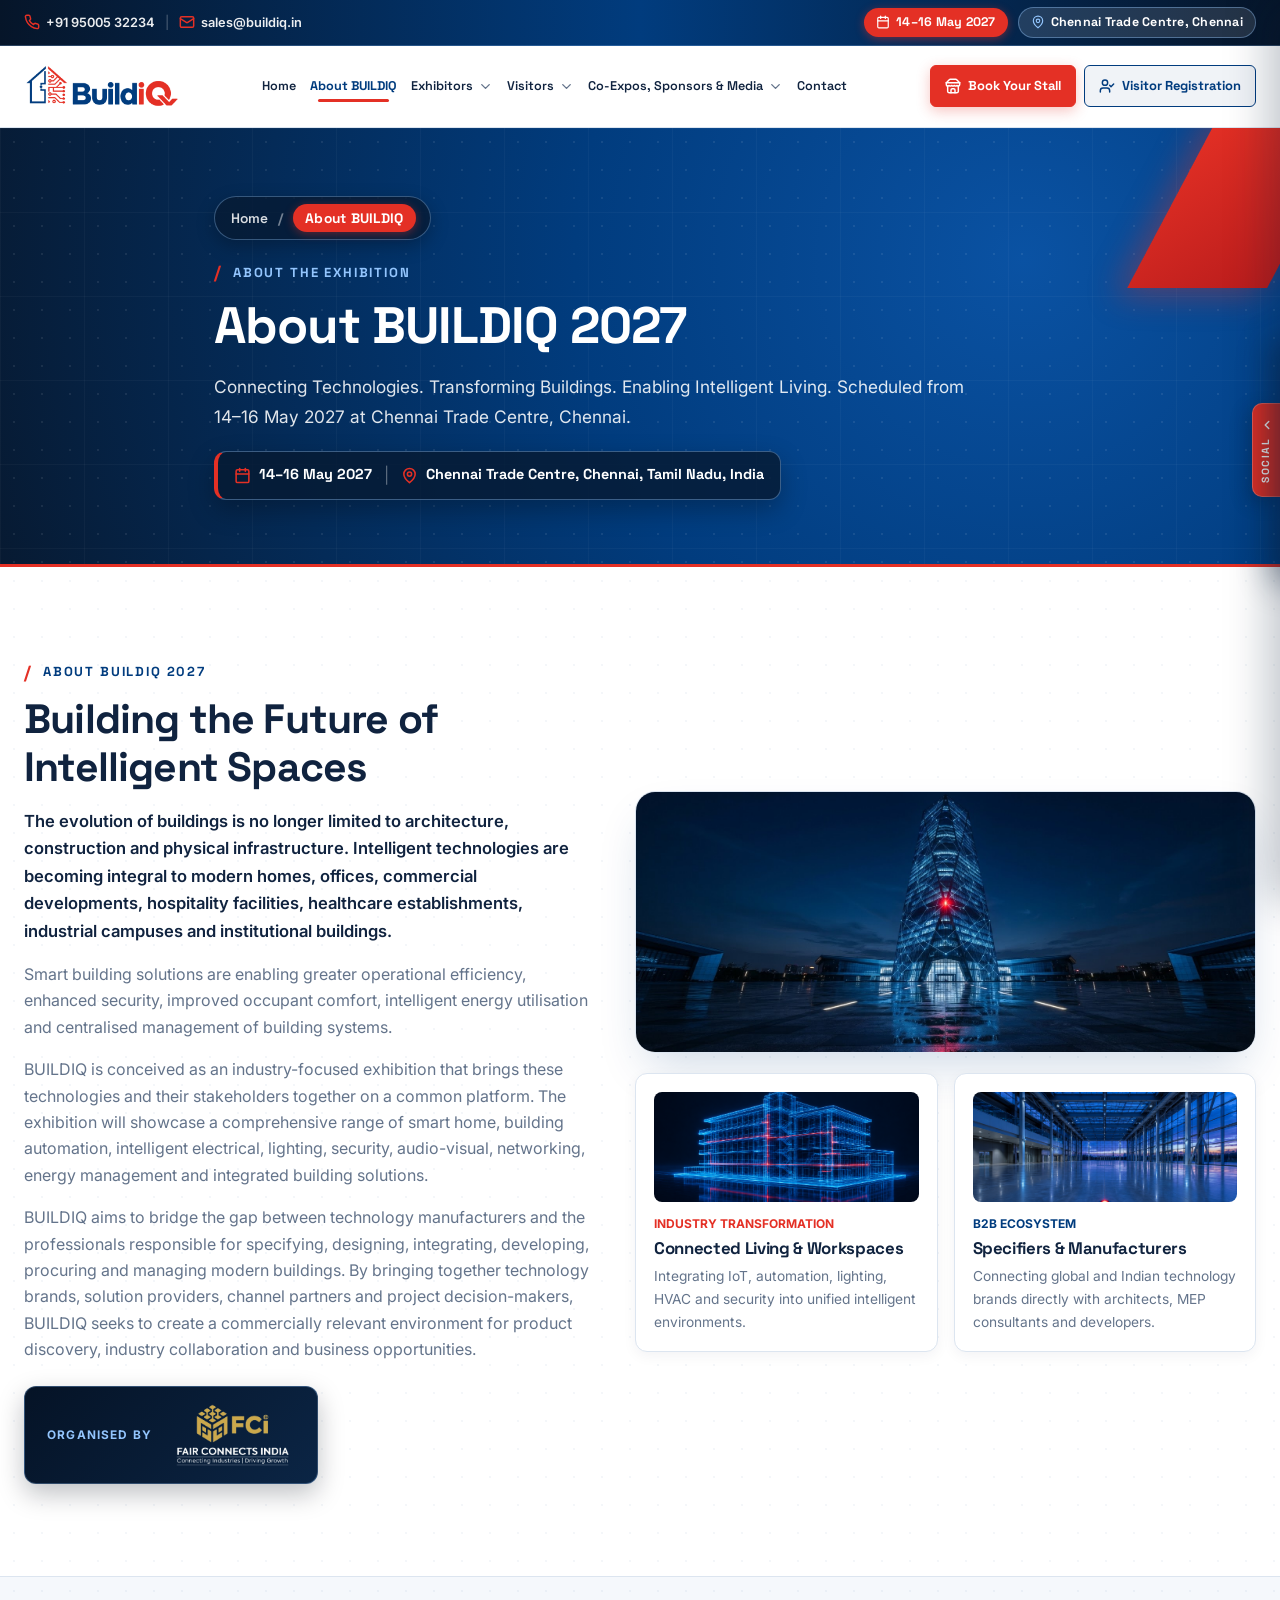
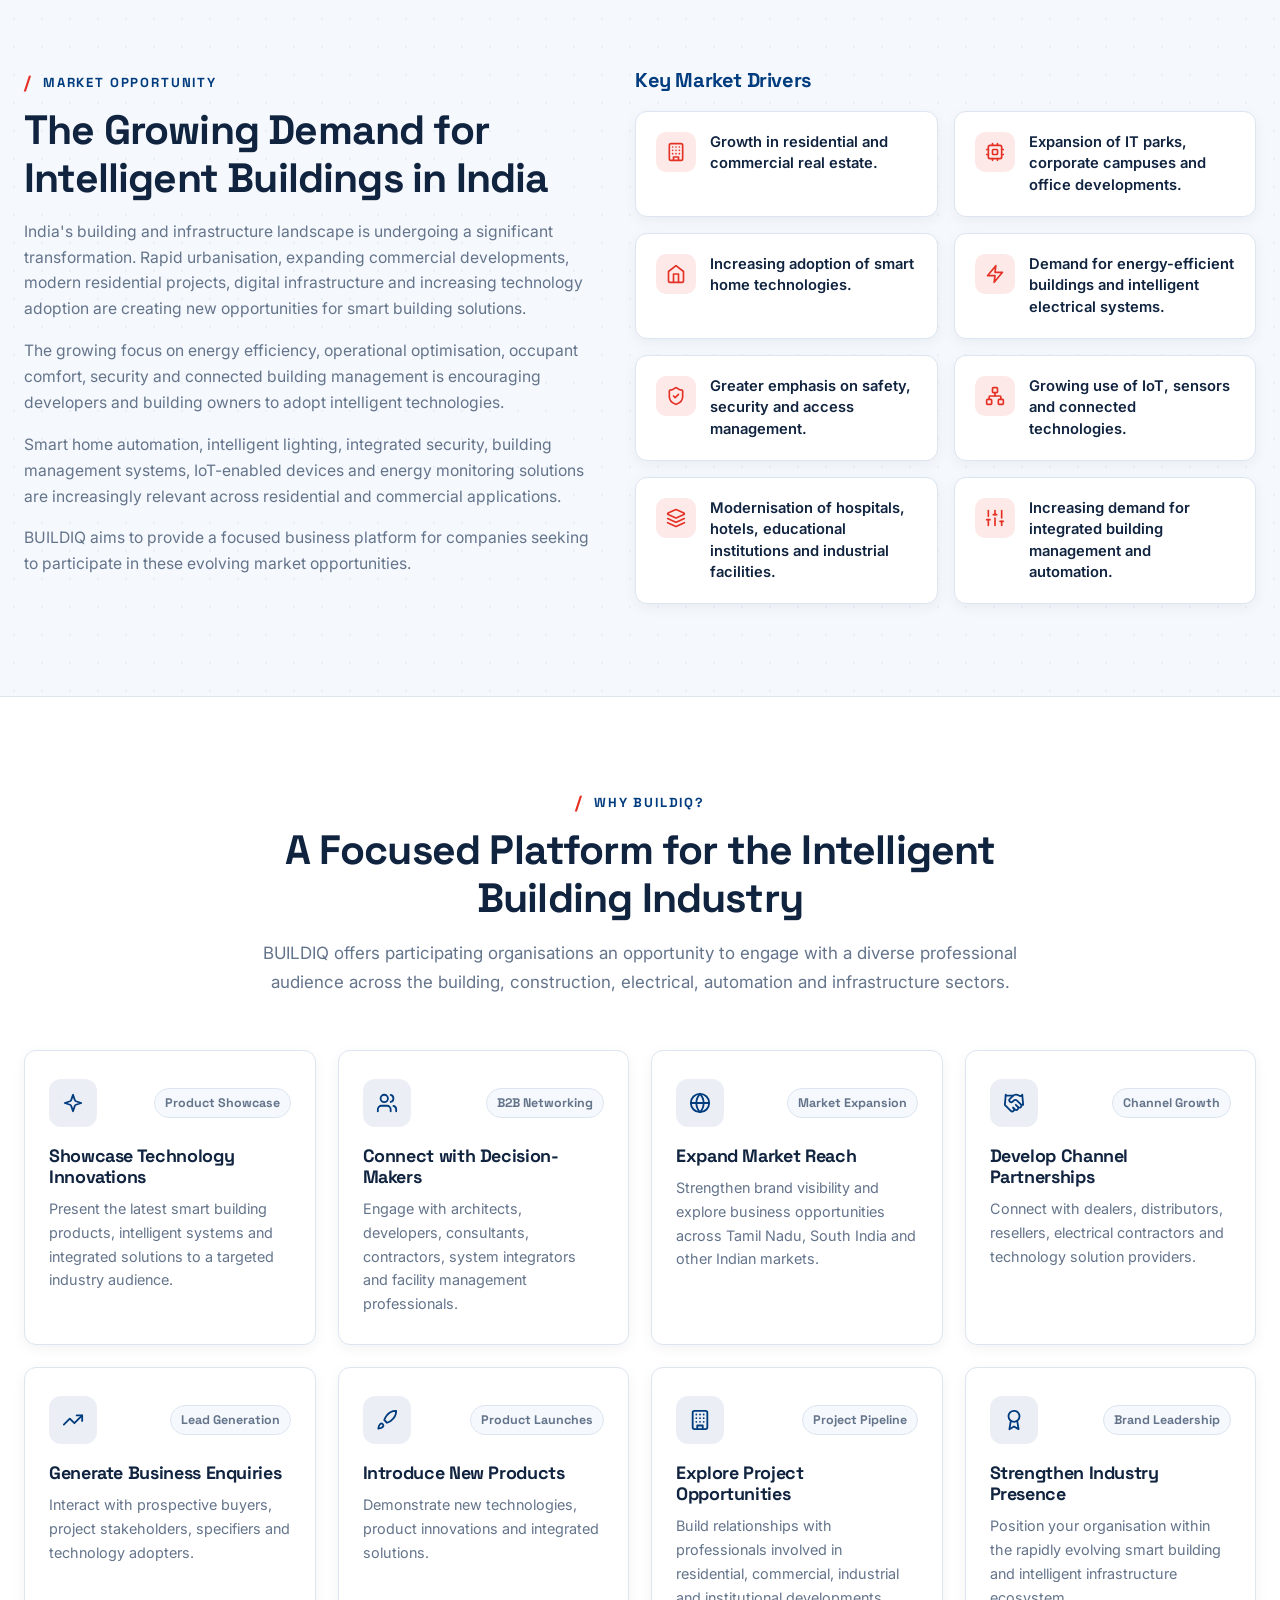
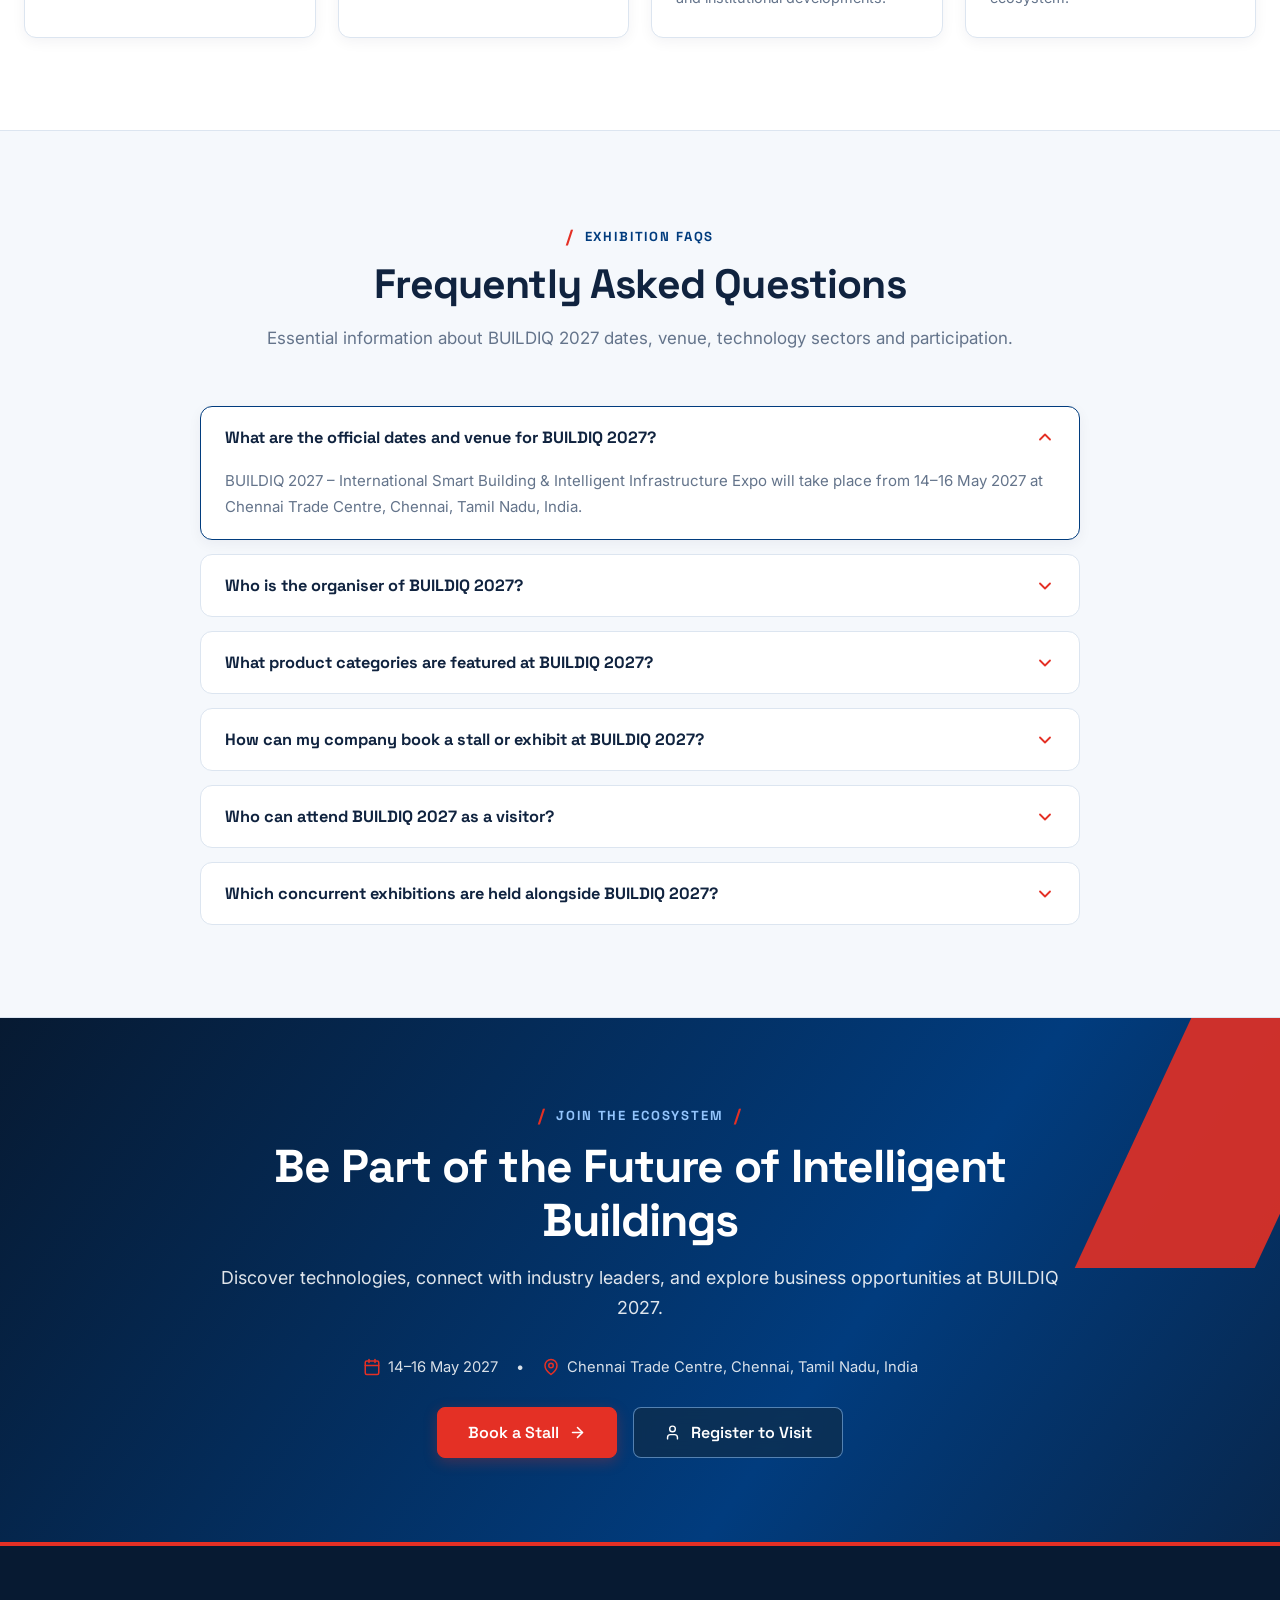
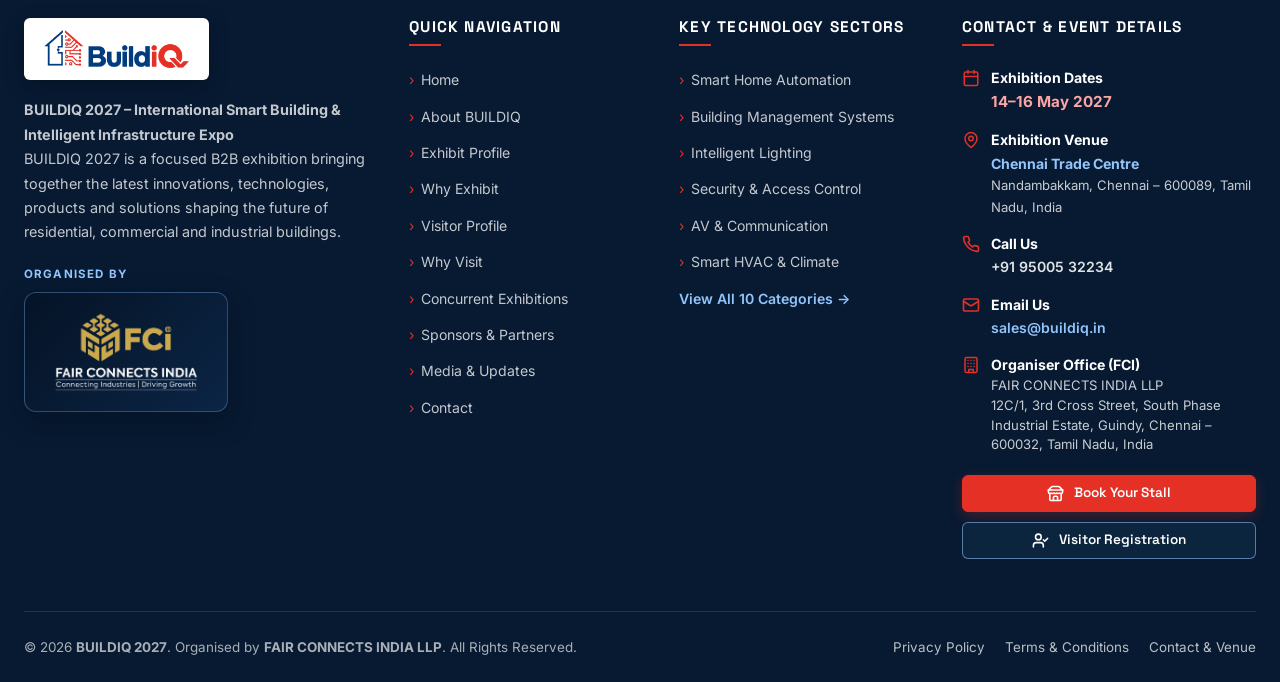
==== commit f85ae9d1: "code merge, changes, contact info, paintech details added and some other" ====
--- a/about.html
+++ b/about.html
@@ -39,6 +39,17 @@
         <p>
           Connecting Technologies. Transforming Buildings. Enabling Intelligent Living. Scheduled from 14–16 May 2027 at Chennai Trade Centre, Chennai.
         </p>
+        <div class="page-hero-highlight-strip">
+          <div class="page-hero-highlight-item">
+            <svg viewBox="0 0 24 24" fill="none" stroke="currentColor" stroke-width="2.2" stroke-linecap="round" stroke-linejoin="round"><rect width="18" height="18" x="3" y="4" rx="2" ry="2"/><line x1="16" x2="16" y1="2" y2="6"/><line x1="8" x2="8" y1="2" y2="6"/><line x1="3" x2="21" y1="10" y2="10"/></svg>
+            <span>14–16 May 2027</span>
+          </div>
+          <span style="color:rgba(255,255,255,0.35);">|</span>
+          <div class="page-hero-highlight-item">
+            <svg viewBox="0 0 24 24" fill="none" stroke="currentColor" stroke-width="2.2" stroke-linecap="round" stroke-linejoin="round"><path d="M20 10c0 6-8 12-8 12s-8-6-8-12a8 8 0 0 1 16 0Z"/><circle cx="12" cy="10" r="3"/></svg>
+            <span>Chennai Trade Centre, Chennai, Tamil Nadu, India</span>
+          </div>
+        </div>
       </div>
     </section>
 
--- a/assets/css/styles.css
+++ b/assets/css/styles.css
@@ -353,10 +353,97 @@
   width: 100%;
 }
 
+/* Top Utility Bar (Contact Info + Highlighted Event Date & Venue) */
+.header-topbar {
+  background: linear-gradient(90deg, #061529 0%, #013C7E 50%, #061529 100%);
+  color: var(--color-white);
+  border-bottom: 1px solid rgba(147, 197, 253, 0.25);
+  font-size: 0.8rem;
+  padding: 7px 0;
+}
+
+.header-topbar-inner {
+  max-width: var(--container-max);
+  margin: 0 auto;
+  padding: 0 24px;
+  display: flex;
+  align-items: center;
+  justify-content: space-between;
+  gap: 16px;
+  flex-wrap: wrap;
+}
+
+.topbar-contact-group {
+  display: flex;
+  align-items: center;
+  gap: 10px;
+  flex-wrap: wrap;
+}
+
+.topbar-contact-link {
+  display: inline-flex;
+  align-items: center;
+  gap: 6px;
+  color: rgba(255, 255, 255, 0.92);
+  font-weight: 600;
+  transition: color var(--transition-fast);
+}
+
+.topbar-contact-link:hover {
+  color: #93C5FD;
+}
+
+.topbar-icon {
+  display: inline-flex;
+  color: var(--color-secondary);
+}
+
+.topbar-sep {
+  color: rgba(255, 255, 255, 0.3);
+}
+
+.topbar-event-group {
+  display: flex;
+  align-items: center;
+  gap: 10px;
+  flex-wrap: wrap;
+}
+
+.topbar-highlight-pill {
+  display: inline-flex;
+  align-items: center;
+  gap: 6px;
+  padding: 4px 12px;
+  border-radius: var(--radius-pill);
+  font-family: var(--font-heading);
+  font-size: 0.78rem;
+  letter-spacing: 0.02em;
+}
+
+.topbar-highlight-pill svg {
+  width: 14px;
+  height: 14px;
+  flex-shrink: 0;
+}
+
+.topbar-date-pill {
+  background: var(--color-secondary);
+  color: var(--color-white);
+  box-shadow: 0 2px 10px rgba(228, 48, 37, 0.45);
+}
+
+.topbar-venue-pill {
+  background: rgba(255, 255, 255, 0.12);
+  border: 1px solid rgba(147, 197, 253, 0.4);
+  color: #FFFFFF;
+}
+
+.topbar-venue-pill svg {
+  color: #93C5FD;
+}
+
 .site-header {
-  position: sticky;
-  top: 0;
-  left: 0;
+  position: relative;
   width: 100%;
   height: var(--header-height);
   background-color: var(--color-white);
@@ -379,7 +466,7 @@
   display: flex;
   align-items: center;
   justify-content: space-between;
-  gap: 24px;
+  gap: 14px;
 }
 
 .header-brand {
@@ -389,7 +476,7 @@
 }
 
 .header-logo {
-  height: 48px;
+  height: 44px;
   width: auto;
   object-fit: contain;
 }
@@ -397,8 +484,89 @@
 .header-nav {
   display: flex;
   align-items: center;
+  gap: 4px;
+  margin: 0 auto;
+}
+
+/* Top Navbar Action Buttons (Book Your Stall & Visitor Registration with Icons) */
+.header-actions {
+  display: flex;
+  align-items: center;
+  gap: 8px;
+  flex-shrink: 0;
+}
+
+.header-action-btn {
+  display: inline-flex;
+  align-items: center;
+  gap: 7px;
+  padding: 9px 14px;
+  border-radius: var(--radius-sm);
+  font-family: var(--font-heading);
+  font-size: 0.81rem;
+  font-weight: 700;
+  white-space: nowrap;
+  transition: all var(--transition-fast);
+}
+
+.header-action-btn svg {
+  width: 16px;
+  height: 16px;
+  flex-shrink: 0;
+}
+
+.header-action-stall {
+  background: var(--color-secondary);
+  color: var(--color-white);
+  border: 1.5px solid var(--color-secondary);
+  box-shadow: 0 4px 14px rgba(228, 48, 37, 0.28);
+}
+
+.header-action-stall:hover {
+  background: #C82319;
+  border-color: #C82319;
+  transform: translateY(-2px);
+  box-shadow: 0 6px 18px rgba(228, 48, 37, 0.38);
+}
+
+.header-action-visitor {
+  background: rgba(1, 60, 126, 0.06);
+  color: var(--color-primary);
+  border: 1.5px solid var(--color-primary);
+}
+
+.header-action-visitor:hover {
+  background: var(--color-primary);
+  color: var(--color-white);
+  transform: translateY(-2px);
+  box-shadow: 0 6px 18px rgba(1, 60, 126, 0.25);
+}
+
+.mobile-drawer-ctas {
+  display: flex;
+  flex-direction: column;
   gap: 10px;
-  margin-left: auto;
+  margin-bottom: 16px;
+  padding-bottom: 16px;
+  border-bottom: 1px solid var(--color-border);
+}
+
+.mobile-drawer-contact {
+  margin-top: 18px;
+  padding: 14px;
+  background: var(--color-light);
+  border: 1px solid var(--color-border);
+  border-radius: var(--radius-sm);
+  font-size: 0.82rem;
+  display: flex;
+  flex-direction: column;
+  gap: 6px;
+  color: var(--color-text);
+}
+
+.mobile-drawer-contact a {
+  color: var(--color-primary);
+  font-weight: 700;
 }
 
 .nav-item {
@@ -410,14 +578,14 @@
 .nav-link {
   position: relative;
   font-family: var(--font-heading);
-  font-size: 0.94rem;
+  font-size: 0.86rem;
   font-weight: 600;
   color: var(--color-text);
-  padding: 10px 14px;
+  padding: 8px 10px;
   white-space: nowrap;
   display: inline-flex;
   align-items: center;
-  gap: 6px;
+  gap: 5px;
   border-radius: var(--radius-sm);
   transition: color var(--transition-fast), background-color var(--transition-fast);
   background: none;
@@ -789,25 +957,42 @@
 .hero-meta-row {
   display: flex;
   flex-wrap: wrap;
-  align-items: center;
-  gap: 18px;
+  align-items: stretch;
+  gap: 14px;
   margin-bottom: 30px;
-  padding: 12px 0;
-  border-top: 1px solid rgba(255, 255, 255, 0.14);
-  border-bottom: 1px solid rgba(255, 255, 255, 0.14);
+  padding: 16px 20px;
+  background: linear-gradient(135deg, rgba(7, 26, 50, 0.88) 0%, rgba(1, 60, 126, 0.72) 100%);
+  border: 1.5px solid rgba(147, 197, 253, 0.42);
+  border-left: 5px solid var(--color-secondary);
+  border-radius: var(--radius-md);
+  box-shadow: 0 14px 34px rgba(0, 0, 0, 0.38);
+  backdrop-filter: blur(10px);
 }
 
 .hero-meta-item {
   display: flex;
   align-items: center;
-  gap: 10px;
-  font-size: 0.95rem;
-  font-weight: 600;
-  color: var(--color-white);
+  gap: 12px;
+  font-size: 1rem;
+  font-weight: 700;
+  color: var(--color-white);
+}
+
+.hero-meta-icon-badge {
+  width: 42px;
+  height: 42px;
+  border-radius: 10px;
+  background: var(--color-secondary);
+  color: var(--color-white);
+  display: flex;
+  align-items: center;
+  justify-content: center;
+  flex-shrink: 0;
+  box-shadow: 0 4px 14px rgba(228, 48, 37, 0.45);
 }
 
 .hero-meta-item svg {
-  color: var(--color-secondary);
+  color: var(--color-white);
   width: 20px;
   height: 20px;
   flex-shrink: 0;
@@ -815,8 +1000,151 @@
 
 .hero-meta-divider {
   width: 1px;
-  height: 26px;
-  background: rgba(255, 255, 255, 0.25);
+  background: rgba(147, 197, 253, 0.3);
+  margin: 2px 4px;
+}
+
+/* Highlighted Event Date & Venue Strip for Inner Page Heroes */
+.page-hero-highlight-strip {
+  display: inline-flex;
+  flex-wrap: wrap;
+  align-items: center;
+  gap: 12px;
+  margin-top: 20px;
+  padding: 10px 16px;
+  background: rgba(7, 26, 50, 0.82);
+  border: 1px solid rgba(147, 197, 253, 0.38);
+  border-left: 4px solid var(--color-secondary);
+  border-radius: var(--radius-md);
+  box-shadow: 0 10px 26px rgba(0, 0, 0, 0.28);
+}
+
+.page-hero-highlight-item {
+  display: inline-flex;
+  align-items: center;
+  gap: 8px;
+  font-family: var(--font-heading);
+  font-size: 0.9rem;
+  font-weight: 700;
+  color: var(--color-white);
+}
+
+.page-hero-highlight-item svg {
+  width: 17px;
+  height: 17px;
+  color: var(--color-secondary);
+  flex-shrink: 0;
+}
+
+/* Industry Visual Showcase Bento & Mosaic ("Extra Chamak") */
+.industry-showcase-grid {
+  display: grid;
+  grid-template-columns: repeat(4, 1fr);
+  gap: 20px;
+  margin-top: 36px;
+}
+
+.industry-showcase-card {
+  position: relative;
+  border-radius: var(--radius-md);
+  overflow: hidden;
+  height: 240px;
+  border: 1.5px solid rgba(147, 197, 253, 0.28);
+  box-shadow: var(--shadow-card);
+  background: var(--color-dark);
+}
+
+.industry-showcase-card img {
+  width: 100%;
+  height: 100%;
+  object-fit: cover;
+  transition: transform 0.6s ease;
+}
+
+.industry-showcase-card:hover img {
+  transform: scale(1.08);
+}
+
+.industry-showcase-overlay {
+  position: absolute;
+  inset: 0;
+  background: linear-gradient(180deg, rgba(7, 26, 50, 0.08) 20%, rgba(7, 26, 50, 0.92) 100%);
+  display: flex;
+  flex-direction: column;
+  justify-content: flex-end;
+  padding: 18px;
+  color: var(--color-white);
+}
+
+.industry-showcase-tag {
+  display: inline-block;
+  align-self: flex-start;
+  background: var(--color-secondary);
+  color: var(--color-white);
+  font-family: var(--font-heading);
+  font-size: 0.68rem;
+  font-weight: 700;
+  text-transform: uppercase;
+  letter-spacing: 0.08em;
+  padding: 3px 9px;
+  border-radius: var(--radius-pill);
+  margin-bottom: 6px;
+}
+
+.industry-showcase-overlay h4 {
+  font-size: 1rem;
+  color: var(--color-white);
+  margin-bottom: 3px;
+  line-height: 1.25;
+}
+
+.industry-showcase-overlay p {
+  font-size: 0.78rem;
+  color: rgba(255, 255, 255, 0.82);
+  line-height: 1.4;
+}
+
+/* Contact Page Direct Channels Grid */
+.contact-channels-grid {
+  display: grid;
+  grid-template-columns: repeat(4, 1fr);
+  gap: 22px;
+  margin-bottom: 32px;
+}
+
+.contact-channel-card {
+  background: var(--color-white);
+  border: 1px solid var(--color-border);
+  border-top: 4px solid var(--color-primary);
+  border-radius: var(--radius-md);
+  padding: 26px 22px;
+  box-shadow: var(--shadow-card);
+  transition: all var(--transition-smooth);
+  display: flex;
+  flex-direction: column;
+  gap: 10px;
+}
+
+.contact-channel-card:hover {
+  transform: translateY(-5px);
+  box-shadow: var(--shadow-card-hover);
+  border-top-color: var(--color-secondary);
+}
+
+.contact-channel-icon {
+  width: 48px;
+  height: 48px;
+  border-radius: 12px;
+  background: rgba(1, 60, 126, 0.08);
+  color: var(--color-primary);
+  display: flex;
+  align-items: center;
+  justify-content: center;
+}
+
+.contact-channel-card:hover .contact-channel-icon {
+  background: var(--color-secondary);
+  color: var(--color-white);
 }
 
 .hero-cta-group {
@@ -1133,19 +1461,20 @@
 
 .exhibit-categories-grid {
   display: grid;
-  grid-template-columns: repeat(auto-fill, minmax(245px, 1fr));
-  gap: 22px;
+  grid-template-columns: repeat(3, 1fr);
+  gap: 24px;
 }
 
 .exhibit-categories-grid-detailed {
-  grid-template-columns: repeat(auto-fill, minmax(320px, 1fr));
+  display: grid;
+  grid-template-columns: repeat(3, 1fr);
   gap: 28px;
 }
 
 .exhibit-categories-grid-5 {
   display: grid;
-  grid-template-columns: repeat(5, 1fr);
-  gap: 20px;
+  grid-template-columns: repeat(3, 1fr);
+  gap: 24px;
   align-items: stretch;
 }
 
@@ -1684,7 +2013,7 @@
    ========================================================================== */
 .concurrent-grid {
   display: grid;
-  grid-template-columns: repeat(4, 1fr);
+  grid-template-columns: repeat(3, 1fr);
   gap: 24px;
 }
 
@@ -2770,7 +3099,8 @@
    RESPONSIVE MEDIA QUERIES (Section 12)
    ========================================================================== */
 @media (max-width: 1280px) {
-  .exhibit-categories-grid-5 {
+  .exhibit-categories-grid-5,
+  .concurrent-grid {
     grid-template-columns: repeat(3, 1fr);
   }
   .header-nav {
@@ -2826,8 +3156,16 @@
   .checklist-panel {
     grid-template-columns: 1fr;
   }
-  .concurrent-grid {
+  .exhibit-categories-grid,
+  .exhibit-categories-grid-detailed,
+  .exhibit-categories-grid-5,
+  .concurrent-grid,
+  .industry-showcase-grid,
+  .contact-channels-grid {
     grid-template-columns: repeat(2, 1fr);
+  }
+  .topbar-hide-md {
+    display: none;
   }
   .footer-grid {
     grid-template-columns: repeat(2, 1fr);
@@ -2957,6 +3295,8 @@
   .who-exhibit-grid,
   .market-drivers-grid,
   .concurrent-grid,
+  .industry-showcase-grid,
+  .contact-channels-grid,
   .news-grid,
   .gallery-grid,
   .checklist-items,
@@ -2964,6 +3304,18 @@
   .form-grid {
     grid-template-columns: 1fr;
   }
+  .header-topbar-inner {
+    padding: 0 12px;
+    justify-content: center;
+    gap: 6px;
+  }
+  .topbar-contact-group {
+    font-size: 0.72rem;
+    justify-content: center;
+  }
+  .topbar-event-group {
+    justify-content: center;
+  }
   .checklist-panel {
     padding: 24px 18px;
     gap: 24px;
